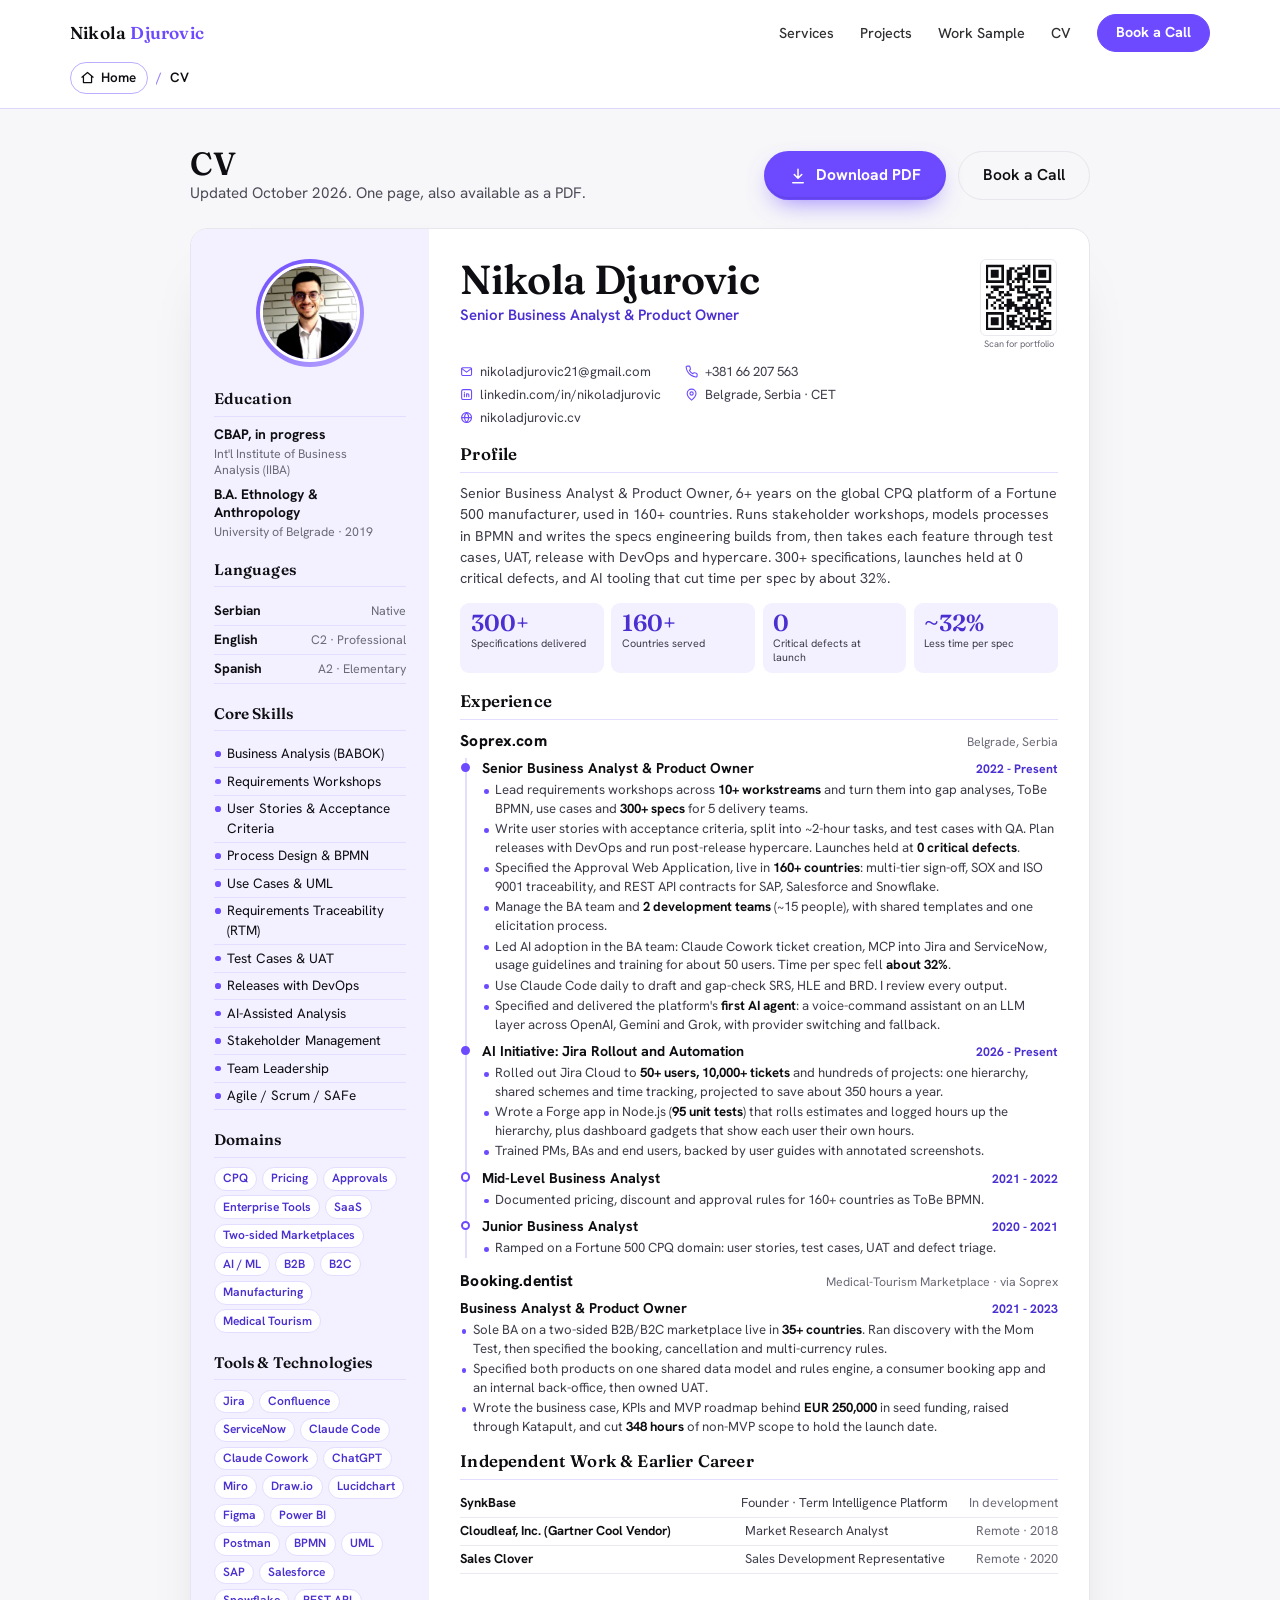
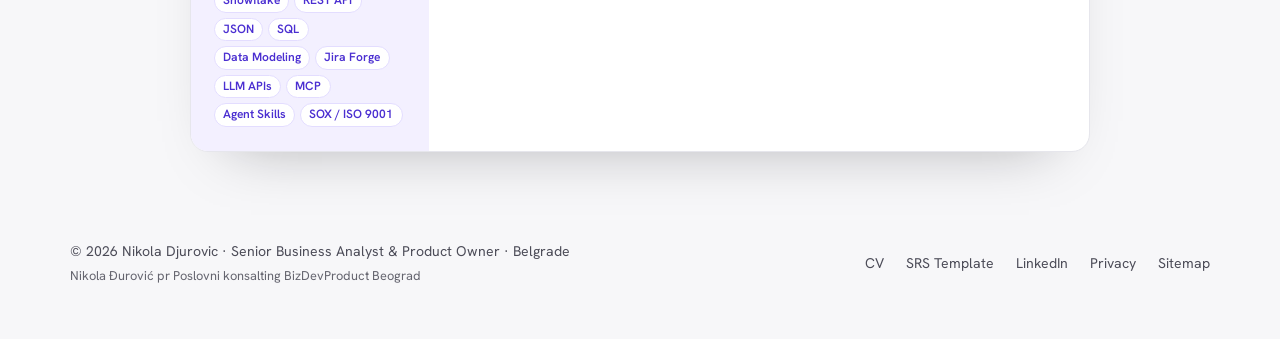
==== cv/index.html @ e2d2a13e "Toolkit: AI Adoption and Integration card at the top Full-width card with a short note on how AI get" ====
<!doctype html>
<html lang="en">
<head>
<meta charset="utf-8">
<meta name="viewport" content="width=device-width, initial-scale=1, viewport-fit=cover">
<title>CV | Nikola Djurovic, Senior Business Analyst &amp; Product Owner</title>
<meta name="description" content="CV of Nikola Djurovic, Senior Business Analyst &amp; Product Owner in Belgrade. 300+ specifications, 160+ countries, 0 critical defects at launch. Download as PDF.">
<link rel="canonical" href="https://nikoladjurovic.cv/cv/">
<meta name="theme-color" content="#ffffff">
<link rel="icon" href="/favicon.svg" type="image/svg+xml">
<link rel="icon" href="/favicon-32.png" sizes="32x32" type="image/png">
<link rel="apple-touch-icon" href="/apple-touch-icon.png">
<link rel="preload" href="/assets/fonts/fraunces-latin-wght-normal.woff2" as="font" type="font/woff2" crossorigin>
<link rel="preload" href="/assets/fonts/hanken-grotesk-latin-wght-normal.woff2" as="font" type="font/woff2" crossorigin>
<link rel="stylesheet" href="/assets/css/site.css?v=20261008i">
<link rel="stylesheet" href="/assets/css/cv.css?v=20261008i">
<script src="/assets/js/site.js?v=20261008i" defer></script>
<meta property="og:type" content="profile">
<meta property="og:title" content="CV | Nikola Djurovic, Senior Business Analyst &amp; Product Owner">
<meta property="og:description" content="6+ years on a Fortune 500 CPQ platform used in 160+ countries. 300+ specifications, 0 critical defects at launch.">
<meta property="og:url" content="https://nikoladjurovic.cv/cv/">
<meta property="og:image" content="https://nikoladjurovic.cv/assets/img/og-image.png">
<meta name="twitter:card" content="summary_large_image">
<script type="application/ld+json">
{"@context":"https://schema.org","@graph":[
 {"@type":"ProfilePage","@id":"https://nikoladjurovic.cv/cv/#page","url":"https://nikoladjurovic.cv/cv/","name":"CV of Nikola Djurovic","isPartOf":{"@id":"https://nikoladjurovic.cv/#website"},"mainEntity":{"@id":"https://nikoladjurovic.cv/#person"},"dateModified":"2026-10-08","associatedMedia":{"@type":"MediaObject","contentUrl":"https://nikoladjurovic.cv/files/Nikola_Djurovic_Senior_BA_CV.pdf","encodingFormat":"application/pdf","name":"Nikola Djurovic CV (PDF)"}},
 {"@type":"BreadcrumbList","itemListElement":[{"@type":"ListItem","position":1,"name":"Home","item":"https://nikoladjurovic.cv/"},{"@type":"ListItem","position":2,"name":"CV","item":"https://nikoladjurovic.cv/cv/"}]}
]}
</script>
</head>
<body>
<a class="skip-link" href="#main">Skip to Content</a>
<header class="site-header">
  <div class="header-inner">
    <a class="brand" href="/" aria-label="Nikola Djurovic, home">Nikola <b>Djurovic</b></a>
    <button class="nav-toggle" type="button" aria-expanded="false" aria-controls="site-nav" aria-label="Open menu">
      <svg viewBox="0 0 24 24" fill="none" stroke="currentColor" stroke-width="2" stroke-linecap="round" aria-hidden="true"><path d="M4 7h16M4 12h16M4 17h16"/></svg>
    </button>
    <nav id="site-nav" class="site-nav" aria-label="Main">
      <ul class="nav-list">
        <li><a href="/#services">Services</a></li>
        <li><a href="/#work">Projects</a></li>
        <li><a href="/work/order-risk-hold/">Work Sample</a></li>
        <li><a href="/cv/" aria-current="page">CV</a></li>
        <li><a class="btn btn-sm" href="mailto:nikoladjurovic21@gmail.com?subject=Intro%20call" data-book>Book a Call</a></li>
      </ul>
    </nav>
  </div>
</header>
<main id="main" class="cv-wrap">
  <div class="cv-toolbar">
    <div><nav class="crumbs" aria-label="Breadcrumb"><ol><li><a href="/">Home</a></li><li aria-current="page">CV</li></ol></nav><h1>CV</h1><p>Updated October 2026. One page, also available as a PDF.</p></div>
    <div class="btn-row">
      <a class="btn btn-primary" href="/files/Nikola_Djurovic_Senior_BA_CV.pdf" download><svg viewBox="0 0 24 24" fill="none" stroke="currentColor" stroke-width="2" stroke-linecap="round" stroke-linejoin="round" aria-hidden="true"><path d="M12 3v12M7 10l5 5 5-5M5 21h14"/></svg>Download PDF</a>
      <a class="btn btn-ghost" href="mailto:nikoladjurovic21@gmail.com?subject=Intro%20call" data-book>Book a Call</a>
    </div>
  </div>
<article class="cv" id="cv" aria-label="Curriculum vitae of Nikola Djurovic">
  <aside class="cv-side">
    <div class="cv-photo"><picture><source type="image/webp" srcset="/assets/img/cv-photo-240.webp"><img src="/assets/img/cv-photo-240.jpg" width="240" height="240" alt="Portrait of Nikola Djurovic"></picture></div>
    <section class="cv-edu"><h2>Education</h2><p>CBAP, in progress<span>Int'l Institute of Business Analysis (IIBA)</span></p><p>B.A. Ethnology &amp; Anthropology<span>University of Belgrade · 2019</span></p></section>
    <section class="cv-lang"><h2>Languages</h2><div><b>Serbian</b><span>Native</span></div><div><b>English</b><span>C2 · Professional</span></div><div><b>Spanish</b><span>A2 · Elementary</span></div></section>
    <section><h2>Core Skills</h2><ul class="cv-skills"><li>Business Analysis (BABOK)</li><li>Requirements Workshops</li><li>User Stories &amp; Acceptance Criteria</li><li>Process Design &amp; BPMN</li><li>Use Cases &amp; UML</li><li>Requirements Traceability (RTM)</li><li>Test Cases &amp; UAT</li><li>Releases with DevOps</li><li>AI-Assisted Analysis</li><li>Stakeholder Management</li><li>Team Leadership</li><li>Agile / Scrum / SAFe</li></ul></section>
    <section><h2>Domains</h2><ul class="cv-chips"><li>CPQ</li><li>Pricing</li><li>Approvals</li><li>Enterprise Tools</li><li>SaaS</li><li>Two-sided Marketplaces</li><li>AI / ML</li><li>B2B</li><li>B2C</li><li>Manufacturing</li><li>Medical Tourism</li></ul></section>
    <section><h2>Tools &amp; Technologies</h2><ul class="cv-chips"><li>Jira</li><li>Confluence</li><li>ServiceNow</li><li>Claude Code</li><li>Claude Cowork</li><li>ChatGPT</li><li>Miro</li><li>Draw.io</li><li>Lucidchart</li><li>Figma</li><li>Power BI</li><li>Postman</li><li>BPMN</li><li>UML</li><li>SAP</li><li>Salesforce</li><li>Snowflake</li><li>REST API</li><li>JSON</li><li>SQL</li><li>Data Modeling</li><li>Jira Forge</li><li>LLM APIs</li><li>MCP</li><li>Agent Skills</li><li>SOX / ISO 9001</li></ul></section>
  </aside>
  <div class="cv-main">
    <header class="cv-head">
      <div><p class="cv-name">Nikola Djurovic</p><p class="cv-sub">Senior Business Analyst &amp; Product Owner</p></div>
      <a class="cv-qr" href="https://nikoladjurovic.cv/"><svg viewBox="0 0 25 25" role="img" aria-label="QR code linking to nikoladjurovic.cv"><path fill="currentColor" d="M0,0H1V1H0zM1,0H2V1H1zM2,0H3V1H2zM3,0H4V1H3zM4,0H5V1H4zM5,0H6V1H5zM6,0H7V1H6zM14,0H15V1H14zM16,0H17V1H16zM18,0H19V1H18zM19,0H20V1H19zM20,0H21V1H20zM21,0H22V1H21zM22,0H23V1H22zM23,0H24V1H23zM24,0H25V1H24zM0,1H1V2H0zM6,1H7V2H6zM9,1H10V2H9zM10,1H11V2H10zM12,1H13V2H12zM13,1H14V2H13zM15,1H16V2H15zM16,1H17V2H16zM18,1H19V2H18zM24,1H25V2H24zM0,2H1V3H0zM2,2H3V3H2zM3,2H4V3H3zM4,2H5V3H4zM6,2H7V3H6zM8,2H9V3H8zM9,2H10V3H9zM11,2H12V3H11zM15,2H16V3H15zM16,2H17V3H16zM18,2H19V3H18zM20,2H21V3H20zM21,2H22V3H21zM22,2H23V3H22zM24,2H25V3H24zM0,3H1V4H0zM2,3H3V4H2zM3,3H4V4H3zM4,3H5V4H4zM6,3H7V4H6zM8,3H9V4H8zM9,3H10V4H9zM12,3H13V4H12zM13,3H14V4H13zM14,3H15V4H14zM15,3H16V4H15zM16,3H17V4H16zM18,3H19V4H18zM20,3H21V4H20zM21,3H22V4H21zM22,3H23V4H22zM24,3H25V4H24zM0,4H1V5H0zM2,4H3V5H2zM3,4H4V5H3zM4,4H5V5H4zM6,4H7V5H6zM8,4H9V5H8zM9,4H10V5H9zM12,4H13V5H12zM13,4H14V5H13zM16,4H17V5H16zM18,4H19V5H18zM20,4H21V5H20zM21,4H22V5H21zM22,4H23V5H22zM24,4H25V5H24zM0,5H1V6H0zM6,5H7V6H6zM8,5H9V6H8zM9,5H10V6H9zM11,5H12V6H11zM12,5H13V6H12zM13,5H14V6H13zM14,5H15V6H14zM15,5H16V6H15zM18,5H19V6H18zM24,5H25V6H24zM0,6H1V7H0zM1,6H2V7H1zM2,6H3V7H2zM3,6H4V7H3zM4,6H5V7H4zM5,6H6V7H5zM6,6H7V7H6zM8,6H9V7H8zM10,6H11V7H10zM12,6H13V7H12zM14,6H15V7H14zM16,6H17V7H16zM18,6H19V7H18zM19,6H20V7H19zM20,6H21V7H20zM21,6H22V7H21zM22,6H23V7H22zM23,6H24V7H23zM24,6H25V7H24zM8,7H9V8H8zM9,7H10V8H9zM14,7H15V8H14zM0,8H1V9H0zM2,8H3V9H2zM3,8H4V9H3zM4,8H5V9H4zM5,8H6V9H5zM6,8H7V9H6zM9,8H10V9H9zM11,8H12V9H11zM12,8H13V9H12zM13,8H14V9H13zM14,8H15V9H14zM18,8H19V9H18zM19,8H20V9H19zM20,8H21V9H20zM21,8H22V9H21zM22,8H23V9H22zM3,9H4V10H3zM4,9H5V10H4zM9,9H10V10H9zM10,9H11V10H10zM12,9H13V10H12zM14,9H15V10H14zM16,9H17V10H16zM19,9H20V10H19zM23,9H24V10H23zM2,10H3V11H2zM5,10H6V11H5zM6,10H7V11H6zM8,10H9V11H8zM12,10H13V11H12zM13,10H14V11H13zM14,10H15V11H14zM15,10H16V11H15zM20,10H21V11H20zM21,10H22V11H21zM23,10H24V11H23zM24,10H25V11H24zM0,11H1V12H0zM1,11H2V12H1zM5,11H6V12H5zM7,11H8V12H7zM8,11H9V12H8zM9,11H10V12H9zM15,11H16V12H15zM16,11H17V12H16zM17,11H18V12H17zM18,11H19V12H18zM19,11H20V12H19zM20,11H21V12H20zM24,11H25V12H24zM1,12H2V13H1zM2,12H3V13H2zM3,12H4V13H3zM6,12H7V13H6zM12,12H13V13H12zM13,12H14V13H13zM14,12H15V13H14zM15,12H16V13H15zM17,12H18V13H17zM18,12H19V13H18zM20,12H21V13H20zM22,12H23V13H22zM23,12H24V13H23zM24,12H25V13H24zM0,13H1V14H0zM4,13H5V14H4zM5,13H6V14H5zM8,13H9V14H8zM9,13H10V14H9zM12,13H13V14H12zM13,13H14V14H13zM16,13H17V14H16zM19,13H20V14H19zM21,13H22V14H21zM23,13H24V14H23zM0,14H1V15H0zM3,14H4V15H3zM6,14H7V15H6zM8,14H9V15H8zM9,14H10V15H9zM10,14H11V15H10zM15,14H16V15H15zM16,14H17V15H16zM19,14H20V15H19zM20,14H21V15H20zM21,14H22V15H21zM23,14H24V15H23zM24,14H25V15H24zM0,15H1V16H0zM2,15H3V16H2zM5,15H6V16H5zM7,15H8V16H7zM8,15H9V16H8zM9,15H10V16H9zM10,15H11V16H10zM11,15H12V16H11zM14,15H15V16H14zM15,15H16V16H15zM17,15H18V16H17zM19,15H20V16H19zM20,15H21V16H20zM24,15H25V16H24zM0,16H1V17H0zM3,16H4V17H3zM5,16H6V17H5zM6,16H7V17H6zM8,16H9V17H8zM9,16H10V17H9zM11,16H12V17H11zM12,16H13V17H12zM13,16H14V17H13zM14,16H15V17H14zM15,16H16V17H15zM16,16H17V17H16zM17,16H18V17H17zM18,16H19V17H18zM19,16H20V17H19zM20,16H21V17H20zM22,16H23V17H22zM8,17H9V18H8zM11,17H12V18H11zM12,17H13V18H12zM15,17H16V18H15zM16,17H17V18H16zM20,17H21V18H20zM21,17H22V18H21zM0,18H1V19H0zM1,18H2V19H1zM2,18H3V19H2zM3,18H4V19H3zM4,18H5V19H4zM5,18H6V19H5zM6,18H7V19H6zM12,18H13V19H12zM13,18H14V19H13zM16,18H17V19H16zM18,18H19V19H18zM20,18H21V19H20zM22,18H23V19H22zM23,18H24V19H23zM24,18H25V19H24zM0,19H1V20H0zM6,19H7V20H6zM8,19H9V20H8zM9,19H10V20H9zM10,19H11V20H10zM11,19H12V20H11zM14,19H15V20H14zM16,19H17V20H16zM20,19H21V20H20zM21,19H22V20H21zM0,20H1V21H0zM2,20H3V21H2zM3,20H4V21H3zM4,20H5V21H4zM6,20H7V21H6zM8,20H9V21H8zM10,20H11V21H10zM13,20H14V21H13zM15,20H16V21H15zM16,20H17V21H16zM17,20H18V21H17zM18,20H19V21H18zM19,20H20V21H19zM20,20H21V21H20zM22,20H23V21H22zM0,21H1V22H0zM2,21H3V22H2zM3,21H4V22H3zM4,21H5V22H4zM6,21H7V22H6zM8,21H9V22H8zM9,21H10V22H9zM10,21H11V22H10zM11,21H12V22H11zM13,21H14V22H13zM15,21H16V22H15zM17,21H18V22H17zM18,21H19V22H18zM20,21H21V22H20zM21,21H22V22H21zM22,21H23V22H22zM23,21H24V22H23zM24,21H25V22H24zM0,22H1V23H0zM2,22H3V23H2zM3,22H4V23H3zM4,22H5V23H4zM6,22H7V23H6zM8,22H9V23H8zM9,22H10V23H9zM10,22H11V23H10zM13,22H14V23H13zM14,22H15V23H14zM16,22H17V23H16zM21,22H22V23H21zM22,22H23V23H22zM24,22H25V23H24zM0,23H1V24H0zM6,23H7V24H6zM9,23H10V24H9zM10,23H11V24H10zM11,23H12V24H11zM12,23H13V24H12zM15,23H16V24H15zM16,23H17V24H16zM17,23H18V24H17zM19,23H20V24H19zM20,23H21V24H20zM21,23H22V24H21zM24,23H25V24H24zM0,24H1V25H0zM1,24H2V25H1zM2,24H3V25H2zM3,24H4V25H3zM4,24H5V25H4zM5,24H6V25H5zM6,24H7V25H6zM8,24H9V25H8zM10,24H11V25H10zM12,24H13V25H12zM13,24H14V25H13zM14,24H15V25H14zM17,24H18V25H17zM19,24H20V25H19zM20,24H21V25H20zM21,24H22V25H21zM22,24H23V25H22zM23,24H24V25H23zM24,24H25V25H24z"/></svg><span>Scan for portfolio</span></a>
    </header>
    <ul class="cv-contact">
      <li><svg viewBox="0 0 24 24" fill="none" stroke="currentColor" stroke-width="2" stroke-linecap="round" stroke-linejoin="round" aria-hidden="true"><rect x="3" y="5" width="18" height="14" rx="2"/><path d="m3.5 6.5 8.5 6.5 8.5-6.5"/></svg><a href="mailto:nikoladjurovic21@gmail.com">nikoladjurovic21@gmail.com</a></li>
      <li><svg viewBox="0 0 24 24" fill="none" stroke="currentColor" stroke-width="2" stroke-linecap="round" stroke-linejoin="round" aria-hidden="true"><path d="M22 16.9v3a2 2 0 0 1-2.2 2 19.8 19.8 0 0 1-8.6-3.1 19.5 19.5 0 0 1-6-6A19.8 19.8 0 0 1 2.1 4.2 2 2 0 0 1 4.1 2h3a2 2 0 0 1 2 1.7c.1.9.4 1.9.7 2.8a2 2 0 0 1-.5 2.1L8.1 9.9a16 16 0 0 0 6 6l1.3-1.3a2 2 0 0 1 2.1-.4c.9.3 1.9.6 2.8.7a2 2 0 0 1 1.7 2z"/></svg><a href="tel:+38166207563">+381&nbsp;66&nbsp;207&nbsp;563</a></li>
      <li><svg viewBox="0 0 24 24" fill="none" stroke="currentColor" stroke-width="2" stroke-linecap="round" stroke-linejoin="round" aria-hidden="true"><rect x="3" y="3" width="18" height="18" rx="3"/><path d="M8 10.5V16M8 7.8v.1M12 16v-3.2c0-1.3.9-2.3 2.1-2.3s2 1 2 2.3V16M12 10.5V16"/></svg><a href="https://www.linkedin.com/in/nikoladjurovic">linkedin.com/in/nikoladjurovic</a></li>
      <li><svg viewBox="0 0 24 24" fill="none" stroke="currentColor" stroke-width="2" stroke-linecap="round" stroke-linejoin="round" aria-hidden="true"><path d="M20 10c0 6-8 12-8 12s-8-6-8-12a8 8 0 0 1 16 0Z"/><circle cx="12" cy="10" r="3"/></svg><span>Belgrade, Serbia · CET</span></li>
      <li><svg viewBox="0 0 24 24" fill="none" stroke="currentColor" stroke-width="2" stroke-linecap="round" stroke-linejoin="round" aria-hidden="true"><circle cx="12" cy="12" r="9"/><path d="M3 12h18M12 3c2.5 2.6 3.8 5.6 3.8 9s-1.3 6.4-3.8 9c-2.5-2.6-3.8-5.6-3.8-9S9.5 5.6 12 3z"/></svg><a href="https://nikoladjurovic.cv/">nikoladjurovic.cv</a></li>
    </ul>
    <section><h2>Profile</h2><p class="cv-profile">Senior Business Analyst &amp; Product Owner, 6+ years on the global CPQ platform of a Fortune 500 manufacturer, used in 160+ countries. Runs stakeholder workshops, models processes in BPMN and writes the specs engineering builds from, then takes each feature through test cases, UAT, release with DevOps and hypercare. 300+ specifications, launches held at 0 critical defects, and AI tooling that cut time per spec by about 32%.</p></section>
    <div class="cv-stats"><div><b>300+</b><span>Specifications delivered</span></div><div><b>160+</b><span>Countries served</span></div><div><b>0</b><span>Critical defects at launch</span></div><div><b>~32%</b><span>Less time per spec</span></div></div>
    <section><h2>Experience</h2>
      <div class="cv-co"><h3>Soprex.com</h3><span>Belgrade, Serbia</span></div>
      <div class="cv-roles"><div class="cv-role now"><div class="cv-rt"><h4>Senior Business Analyst &amp; Product Owner</h4><time>2022 - Present</time></div><ul><li>Lead requirements workshops across <strong>10+ workstreams</strong> and turn them into gap analyses, ToBe BPMN, use cases and <strong>300+ specs</strong> for 5 delivery teams.</li><li>Write user stories with acceptance criteria, split into ~2-hour tasks, and test cases with QA. Plan releases with DevOps and run post-release hypercare. Launches held at <strong>0 critical defects</strong>.</li><li>Specified the Approval Web Application, live in <strong>160+ countries</strong>: multi-tier sign-off, SOX and ISO 9001 traceability, and REST API contracts for SAP, Salesforce and Snowflake.</li><li>Manage the BA team and <strong>2 development teams</strong> (~15 people), with shared templates and one elicitation process.</li><li>Led AI adoption in the BA team: Claude Cowork ticket creation, MCP into Jira and ServiceNow, usage guidelines and training for about 50 users. Time per spec fell <strong>about 32%</strong>.</li><li>Use Claude Code daily to draft and gap-check SRS, HLE and BRD. I review every output.</li><li>Specified and delivered the platform's <strong>first AI agent</strong>: a voice-command assistant on an LLM layer across OpenAI, Gemini and Grok, with provider switching and fallback.</li></ul></div><div class="cv-role now"><div class="cv-rt"><h4>AI Initiative: Jira Rollout and Automation</h4><time>2026 - Present</time></div><ul><li>Rolled out Jira Cloud to <strong>50+ users, 10,000+ tickets</strong> and hundreds of projects: one hierarchy, shared schemes and time tracking, projected to save about 350 hours a year.</li><li>Wrote a Forge app in Node.js (<strong>95 unit tests</strong>) that rolls estimates and logged hours up the hierarchy, plus dashboard gadgets that show each user their own hours.</li><li>Trained PMs, BAs and end users, backed by user guides with annotated screenshots.</li></ul></div><div class="cv-role"><div class="cv-rt"><h4>Mid-Level Business Analyst</h4><time>2021 - 2022</time></div><ul><li>Documented pricing, discount and approval rules for 160+ countries as ToBe BPMN.</li></ul></div><div class="cv-role"><div class="cv-rt"><h4>Junior Business Analyst</h4><time>2020 - 2021</time></div><ul><li>Ramped on a Fortune 500 CPQ domain: user stories, test cases, UAT and defect triage.</li></ul></div></div>
      <div class="cv-co"><h3>Booking.dentist</h3><span>Medical-Tourism Marketplace · via Soprex</span></div>
      <div class="cv-roles flat"><div class="cv-role"><div class="cv-rt"><h4>Business Analyst &amp; Product Owner</h4><time>2021 - 2023</time></div><ul><li>Sole BA on a two-sided B2B/B2C marketplace live in <strong>35+ countries</strong>. Ran discovery with the Mom Test, then specified the booking, cancellation and multi-currency rules.</li><li>Specified both products on one shared data model and rules engine, a consumer booking app and an internal back-office, then owned UAT.</li><li>Wrote the business case, KPIs and MVP roadmap behind <strong>EUR 250,000</strong> in seed funding, raised through Katapult, and cut <strong>348 hours</strong> of non-MVP scope to hold the launch date.</li></ul></div></div>
    </section>
    <section><h2>Independent Work &amp; Earlier Career</h2><div class="cv-early">
      <div><b>SynkBase</b><span>Founder · Term Intelligence Platform</span><time>In development</time></div>
      <div><b>Cloudleaf, Inc. (Gartner Cool Vendor)</b><span>Market Research Analyst</span><time>Remote · 2018</time></div>
      <div><b>Sales Clover</b><span>Sales Development Representative</span><time>Remote · 2020</time></div>
    </div></section>
  </div>
</article>
</main>
<footer class="site-footer">
  <div>
    <p>© <span id="year">2026</span> Nikola Djurovic · Senior Business Analyst &amp; Product Owner · Belgrade</p>
    <p class="biz">Nikola Đurović pr Poslovni konsalting BizDevProduct Beograd</p>
  </div>
  <nav aria-label="Footer">
    <ul>
      <li><a href="/cv/">CV</a></li>
      <li><a href="/resources/srs-template/">SRS Template</a></li>
      <li><a href="https://www.linkedin.com/in/nikoladjurovic" rel="me noopener" target="_blank">LinkedIn</a></li>
      <li><a href="/privacy/">Privacy</a></li>
      <li><a href="/sitemap/">Sitemap</a></li>
    </ul>
  </nav>
</footer>
</body>
</html>
---- assets/css/site.css ----
/* nikoladjurovic.cv · site styles */
@font-face{font-family:"Fraunces";font-style:normal;font-weight:100 900;font-display:swap;src:url(../fonts/fraunces-latin-wght-normal.woff2) format("woff2");unicode-range:U+0000-00FF,U+0131,U+0152-0153,U+02BB-02BC,U+02C6,U+02DA,U+02DC,U+0304,U+0308,U+0329,U+2000-206F,U+20AC,U+2122,U+2191,U+2193,U+2212,U+2215,U+FEFF,U+FFFD}
@font-face{font-family:"Fraunces";font-style:normal;font-weight:100 900;font-display:swap;src:url(../fonts/fraunces-latin-ext-wght-normal.woff2) format("woff2");unicode-range:U+0100-02BA,U+02BD-02C5,U+02C7-02CC,U+02CE-02D7,U+02DD-02FF,U+0304,U+0308,U+0329,U+1D00-1DBF,U+1E00-1E9F,U+1EF2-1EFF,U+2020,U+20A0-20AB,U+20AD-20C0,U+2113,U+2C60-2C7F,U+A720-A7FF}
@font-face{font-family:"Fraunces";font-style:italic;font-weight:100 900;font-display:swap;src:url(../fonts/fraunces-latin-wght-italic.woff2) format("woff2");unicode-range:U+0000-00FF,U+0131,U+0152-0153,U+02BB-02BC,U+02C6,U+02DA,U+02DC,U+0304,U+0308,U+0329,U+2000-206F,U+20AC,U+2122,U+2191,U+2193,U+2212,U+2215,U+FEFF,U+FFFD}
@font-face{font-family:"Hanken Grotesk";font-style:normal;font-weight:100 900;font-display:swap;src:url(../fonts/hanken-grotesk-latin-wght-normal.woff2) format("woff2");unicode-range:U+0000-00FF,U+0131,U+0152-0153,U+02BB-02BC,U+02C6,U+02DA,U+02DC,U+0304,U+0308,U+0329,U+2000-206F,U+20AC,U+2122,U+2191,U+2193,U+2212,U+2215,U+FEFF,U+FFFD}
@font-face{font-family:"Hanken Grotesk";font-style:normal;font-weight:100 900;font-display:swap;src:url(../fonts/hanken-grotesk-latin-ext-wght-normal.woff2) format("woff2");unicode-range:U+0100-02BA,U+02BD-02C5,U+02C7-02CC,U+02CE-02D7,U+02DD-02FF,U+0304,U+0308,U+0329,U+1D00-1DBF,U+1E00-1E9F,U+1EF2-1EFF,U+2020,U+20A0-20AB,U+20AD-20C0,U+2113,U+2C60-2C7F,U+A720-A7FF}

:root{
  --forest:#0e0e12;
  --accent-rgb:109 74 255;
  --moss-rgb:109 74 255;
  --deep-rgb:255 255 255;
  --stats-bg:#f7f7f9;
  --tint:#efebff;
  --surface:#ffffff;
  --surface-2:#f3f2f8;
  --on-surface:#0e0e12;
  --on-surface-rgb:14 14 18;
  --glow:rgb(109 74 255 / .10);
  --glow-2:rgb(109 74 255 / .06);
  --cta:#6d4aff;
  --cta-hover:#8266ff;
  --cta-ink:#ffffff;
  --cta-rgb:109 74 255;
  --forest-2:#000000;
  --moss:#6d4aff;
  --moss-ink:#5a38e6;
  --mint:#6d4aff;
  --mint-soft:#3b3b46;
  --paper:#f7f7f9;
  --paper-2:#eeeef2;
  --card:#ffffff;
  --ink:#0e0e12;
  --ink-soft:#4c4c58;
  --line:#e6e6ec;
  --focus:#f2b84b;
  --maxw:1140px;
  --gutter:clamp(16px,5vw,64px);
  --serif:"Fraunces",Georgia,"Times New Roman",serif;
  --sans:"Hanken Grotesk",system-ui,-apple-system,"Segoe UI",Roboto,sans-serif;
  --mono:ui-monospace,"SFMono-Regular",Menlo,Consolas,monospace;
  --radius:16px;
  color-scheme:light;
}

*,*::before,*::after{box-sizing:border-box}
*{margin:0;padding:0}
html{-webkit-text-size-adjust:100%;text-size-adjust:100%;scroll-behavior:smooth;scroll-padding-top:84px}
@media (pointer:fine){html{overscroll-behavior:none}}
body{font-family:var(--sans);font-size:1.0625rem;background:var(--paper);color:var(--ink);line-height:1.6;-webkit-font-smoothing:antialiased;overflow-x:hidden;touch-action:manipulation;-webkit-tap-highlight-color:rgb(var(--moss-rgb) / .18)}
img,svg{display:block;max-width:100%;height:auto}
a{color:inherit}
ul,ol{list-style:none}
h1,h2,h3{text-wrap:balance}
p{text-wrap:pretty}
::selection{background:var(--mint);color:var(--forest-2)}
:focus-visible{outline:3px solid var(--focus);outline-offset:3px;border-radius:6px}
[id]{scroll-margin-top:84px}
.num{font-variant-numeric:tabular-nums}
.sr-only{position:absolute;width:1px;height:1px;padding:0;margin:-1px;overflow:hidden;clip:rect(0 0 0 0);white-space:nowrap;border:0}

.skip-link{position:absolute;left:12px;top:-60px;z-index:200;background:var(--mint);color:var(--forest-2);font-weight:700;padding:10px 16px;border-radius:10px;text-decoration:none;transition:top .2s ease}
.skip-link:focus{top:12px}

/* ---------- header ---------- */
.site-header{position:fixed;inset:0 0 auto 0;z-index:100;padding:14px var(--gutter);padding-top:max(14px,env(safe-area-inset-top));background:rgb(var(--deep-rgb) / 0);transition:background-color .3s ease,box-shadow .3s ease}
.site-header.is-solid,.site-header.is-open{background:rgb(var(--deep-rgb) / .97);box-shadow:0 1px 0 rgb(var(--accent-rgb) / .18)}
@supports (backdrop-filter:blur(8px)){.site-header.is-solid{background:rgb(var(--deep-rgb) / .9);backdrop-filter:blur(10px)}}
.header-inner{max-width:var(--maxw);margin:0 auto;display:flex;align-items:center;justify-content:space-between;gap:20px}
.brand{font-family:var(--serif);font-weight:600;font-size:1.08rem;color:var(--on-surface);text-decoration:none;letter-spacing:.2px;white-space:nowrap}
.brand b{color:var(--mint);font-weight:600}
.nav-list{display:flex;align-items:center;gap:26px}
.nav-list a{color:rgb(var(--on-surface-rgb) / .86);text-decoration:none;font-size:.9rem;font-weight:500;padding:6px 0;position:relative;transition:color .2s ease}
.nav-list a:not(.btn)::after{content:"";position:absolute;left:0;bottom:0;height:2px;width:100%;background:var(--mint);transform:scaleX(0);transform-origin:left;transition:transform .25s ease}
.nav-list a:not(.btn):hover{color:var(--on-surface)}
.nav-list a:not(.btn):hover::after{transform:scaleX(1)}
.nav-toggle{display:none;background:none;border:1px solid rgb(var(--on-surface-rgb) / .35);color:var(--on-surface);border-radius:10px;width:44px;height:44px;cursor:pointer;align-items:center;justify-content:center}
.nav-toggle:hover{border-color:var(--mint)}
.nav-toggle svg{width:22px;height:22px}
@media (max-width:900px){
  .nav-toggle{display:inline-flex}
  .site-nav{position:absolute;top:100%;left:0;right:0;background:rgb(var(--deep-rgb) / .98);padding:8px var(--gutter) 22px;display:none;border-bottom:1px solid rgb(var(--accent-rgb) / .2)}
  .site-header.is-open .site-nav{display:block}
  .nav-list{flex-direction:column;align-items:stretch;gap:0}
  .nav-list a{display:block;padding:13px 0;font-size:1rem;border-bottom:1px solid rgb(var(--on-surface-rgb) / .08)}
  .nav-list a.btn{margin-top:16px;border-bottom:none;justify-content:center}
  .nav-list a:not(.btn)::after{display:none}
}

/* ---------- buttons ---------- */
.btn{display:inline-flex;align-items:center;gap:9px;font:600 .98rem/1.2 var(--sans);padding:14px 24px;border-radius:999px;border:1px solid transparent;text-decoration:none;cursor:pointer;transition:background-color .2s ease,color .2s ease,border-color .2s ease,transform .2s ease,box-shadow .2s ease;min-height:48px}
.btn svg{width:18px;height:18px;flex:none}
.btn-primary{background:var(--cta);color:var(--cta-ink);font-weight:700;box-shadow:0 10px 26px -10px rgb(var(--cta-rgb) / .75),inset 0 -2px 0 rgb(0 0 0 / .08)}
.btn-primary:hover{background:var(--cta-hover);box-shadow:0 14px 32px -10px rgb(var(--cta-rgb) / .9),inset 0 -2px 0 rgb(0 0 0 / .08)}
.btn-ghost{border-color:rgb(var(--on-surface-rgb) / .45);color:var(--on-surface);background:transparent}
.btn-ghost:hover{border-color:var(--mint);color:var(--mint)}
.btn-dark{background:var(--cta);color:var(--cta-ink);font-weight:700;box-shadow:0 10px 26px -12px rgb(var(--cta-rgb) / .8)}
.btn-dark:hover{background:var(--cta-hover)}
.btn-line{border-color:var(--forest);color:var(--forest);background:transparent}
.btn-line:hover{background:var(--forest);color:#fff}
.btn-sm{padding:8px 16px;font-size:.86rem;min-height:38px}
.nav-list a.btn-sm{border:1px solid var(--cta);background:var(--cta);color:var(--cta-ink);font-weight:700;padding:8px 18px}
.nav-list a.btn-sm:hover{background:var(--cta-hover);border-color:var(--cta-hover);color:var(--cta-ink)}
@media (hover:hover){.btn:hover{transform:translateY(-2px)}}
.btn-row{display:flex;flex-wrap:wrap;gap:12px}
.file-meta{font-weight:500;opacity:.75;font-size:.82em}

/* ---------- hero ---------- */
.hero{position:relative;color:var(--on-surface);padding:140px var(--gutter) 48px;background:radial-gradient(1100px 560px at 85% -10%,var(--glow),transparent 60%),radial-gradient(760px 480px at 0% 110%,var(--glow-2),transparent 55%),linear-gradient(160deg,var(--surface) 0%,var(--surface-2) 100%)}
.hero::before{content:"";position:absolute;inset:0;background-image:radial-gradient(rgb(var(--on-surface-rgb) / .05) 1px,transparent 1px);background-size:22px 22px;pointer-events:none}
.hero-grid{position:relative;max-width:var(--maxw);margin:0 auto;display:grid;grid-template-columns:minmax(0,1.55fr) minmax(0,.85fr);gap:48px;align-items:center;padding-bottom:64px}
.eyebrow{display:flex;flex-wrap:wrap;align-items:center;gap:8px 10px;font-size:.76rem;font-weight:700;letter-spacing:.16em;text-transform:uppercase;color:var(--mint);margin-bottom:22px}
.eyebrow span:not(:last-child)::after{content:"·";margin-left:10px;color:rgb(var(--accent-rgb) / .6)}
.hero h1{font-family:var(--serif);font-weight:600;line-height:1.02;letter-spacing:-.02em;font-size:clamp(2.6rem,6.4vw,4.7rem);margin-bottom:22px}
.hero h1 .h1-role{display:block;font-family:var(--sans);font-weight:500;font-size:clamp(1rem,1.9vw,1.24rem);letter-spacing:.01em;line-height:1.4;color:var(--mint-soft);margin-top:14px}
.lede{font-size:clamp(1.02rem,1.5vw,1.14rem);color:rgb(var(--on-surface-rgb) / .88);max-width:56ch;margin-bottom:26px}
.lede strong{color:var(--on-surface);font-weight:600}
.availability{display:inline-flex;align-items:center;gap:10px;font-size:.9rem;font-weight:600;color:var(--on-surface);background:rgb(var(--on-surface-rgb) / .07);border:1px solid rgb(var(--accent-rgb) / .3);padding:8px 14px;border-radius:999px;margin-bottom:28px}
.pulse{width:9px;height:9px;border-radius:50%;background:var(--mint);box-shadow:0 0 0 0 rgb(var(--accent-rgb) / .6);animation:pulse 2.4s ease-out 3}
@keyframes pulse{0%{box-shadow:0 0 0 0 rgb(var(--accent-rgb) / .55)}80%,100%{box-shadow:0 0 0 10px rgb(var(--accent-rgb) / 0)}}
.hero-photo{justify-self:center;position:relative}
.photo-ring{width:clamp(210px,25vw,300px);aspect-ratio:1;border-radius:50%;padding:7px;background:conic-gradient(from 140deg,var(--mint),var(--moss),var(--mint-soft),var(--mint));box-shadow:0 30px 60px -20px rgba(0,0,0,.6)}
.photo-ring img{width:100%;height:100%;border-radius:50%;object-fit:cover;border:4px solid var(--surface-2)}
.photo-badge{position:absolute;bottom:6px;left:-14px;background:var(--card);color:var(--forest);border-radius:14px;padding:10px 15px;font-size:.82rem;font-weight:700;line-height:1.25;box-shadow:0 14px 30px -12px rgba(0,0,0,.5)}
.photo-badge small{display:block;font-weight:500;color:var(--ink-soft);font-size:.72rem}
@media (max-width:860px){
  .hero{padding-top:118px}
  .hero-grid{grid-template-columns:1fr;gap:34px}
  .hero-photo{order:-1;justify-self:start}
  .photo-ring{width:150px}
  .photo-badge{left:auto;right:-150px;bottom:40px}
}
@media (max-width:420px){.photo-badge{display:none}}

.stats{position:relative;max-width:var(--maxw);margin:0 auto;display:grid;grid-template-columns:repeat(4,minmax(0,1fr));background:var(--stats-bg);border:1px solid rgb(var(--accent-rgb) / .3);border-radius:18px;overflow:hidden}
.stat{padding:24px 22px;border-right:1px solid rgb(var(--accent-rgb) / .16)}
.stat:last-child{border-right:none}
.stat dt{font-size:.74rem;letter-spacing:.1em;text-transform:uppercase;color:rgb(var(--on-surface-rgb) / .76);margin-top:4px;order:2}
.stat dd{font-family:var(--serif);font-size:clamp(1.8rem,3.4vw,2.6rem);font-weight:600;color:var(--mint);line-height:1.1;font-variant-numeric:tabular-nums;order:1}
.stat{display:flex;flex-direction:column}
@media (max-width:760px){
  .stats{grid-template-columns:repeat(2,minmax(0,1fr))}
  .stat:nth-child(2){border-right:none}
  .stat:nth-child(-n+2){border-bottom:1px solid rgb(var(--accent-rgb) / .16)}
}

/* ---------- sections ---------- */
main{display:block}
.section{max-width:calc(var(--maxw) + 2*var(--gutter));margin:0 auto;padding:clamp(76px,10vw,128px) var(--gutter) 0}
.section-head{max-width:68ch;margin-bottom:44px}
.kicker{display:flex;align-items:center;gap:12px;font-size:.76rem;font-weight:700;letter-spacing:.16em;text-transform:uppercase;color:var(--moss-ink);margin-bottom:14px}
.kicker::before{content:"";width:28px;height:2px;background:var(--moss)}
h2.h2{font-family:var(--serif);font-weight:600;font-size:clamp(1.9rem,4vw,2.8rem);line-height:1.1;letter-spacing:-.01em;margin-bottom:16px}
.intro{font-size:1.08rem;color:var(--ink-soft)}

.clients{max-width:calc(var(--maxw) + 2*var(--gutter));margin:0 auto;padding:48px var(--gutter) 0;display:flex;flex-wrap:wrap;align-items:baseline;gap:10px 28px}
.clients p{font-size:.78rem;font-weight:700;letter-spacing:.14em;text-transform:uppercase;color:var(--ink-soft)}
.clients ul{display:flex;flex-wrap:wrap;gap:8px 28px}
.clients li{font-family:var(--serif);font-size:1.25rem;font-weight:600;color:var(--forest)}
.clients li small{font-family:var(--sans);font-size:.8rem;font-weight:500;color:var(--ink-soft);margin-left:6px}

/* cards */
.grid-3{display:grid;grid-template-columns:repeat(3,minmax(0,1fr));gap:20px}
.grid-2{display:grid;grid-template-columns:repeat(2,minmax(0,1fr));gap:20px}
@media (max-width:960px){.grid-3{grid-template-columns:repeat(2,minmax(0,1fr))}}
@media (max-width:680px){.grid-3,.grid-2{grid-template-columns:1fr}}
.card{background:var(--card);border:1px solid var(--line);border-radius:var(--radius);padding:26px;display:flex;flex-direction:column;min-width:0}
.card h3{font-family:var(--serif);font-size:1.22rem;font-weight:600;line-height:1.25;margin-bottom:10px;color:var(--ink)}
.card p{color:var(--ink-soft);font-size:.98rem}
.req-id{font-family:var(--mono);font-size:.74rem;font-weight:600;letter-spacing:.06em;color:var(--moss-ink);background:var(--paper);border:1px solid var(--line);border-radius:6px;padding:3px 8px;align-self:flex-start;margin-bottom:16px}
.deliverables{margin-top:auto;padding-top:18px;display:flex;flex-wrap:wrap;gap:6px}
.deliverables li,.chip{font-size:.78rem;font-weight:600;color:var(--forest);background:var(--paper);border:1px solid var(--line);padding:4px 10px;border-radius:999px}

/* engagement */
.engage .card{border-top:4px solid var(--moss)}
.engage .label{font-family:var(--mono);font-size:.76rem;color:var(--moss-ink);margin-bottom:10px;font-weight:600}
.engage .fit{margin-top:auto;padding-top:16px;border-top:1px dashed var(--line);font-size:.92rem;color:var(--ink)}
.engage .fit strong{color:var(--moss-ink)}
.note{margin-top:22px;color:var(--ink-soft);font-size:.98rem}

/* process */
.process{display:grid;grid-template-columns:repeat(6,minmax(0,1fr));gap:18px;counter-reset:step;position:relative}
.process::before{content:"";position:absolute;left:24px;right:24px;top:23px;height:2px;background:linear-gradient(90deg,var(--moss),var(--mint));opacity:.5}
.step{position:relative;min-width:0}
.step-num{width:48px;height:48px;border-radius:50%;background:var(--moss);color:var(--mint);font-family:var(--serif);font-weight:600;font-size:1.1rem;display:flex;align-items:center;justify-content:center;border:4px solid var(--paper);position:relative;margin-bottom:14px}
.step h3{font-size:1.02rem;font-weight:700;margin-bottom:6px}
.step p{font-size:.94rem;color:var(--ink-soft)}
@media (max-width:960px){
  .process{grid-template-columns:1fr;gap:0}
  .process::before{left:23px;right:auto;top:24px;bottom:24px;width:2px;height:auto;background:linear-gradient(180deg,var(--moss),var(--mint))}
  .step{display:grid;grid-template-columns:48px 1fr;column-gap:18px;padding-bottom:22px}
  .step-num{grid-row:span 2;margin-bottom:0}
}

/* work sample band */
.band{margin-top:clamp(76px,10vw,128px);background:linear-gradient(150deg,var(--surface),var(--surface-2));color:var(--on-surface);position:relative;overflow:hidden}
.band::before{content:"";position:absolute;inset:0;background-image:linear-gradient(rgb(var(--accent-rgb) / .06) 1px,transparent 1px),linear-gradient(90deg,rgb(var(--accent-rgb) / .06) 1px,transparent 1px);background-size:32px 32px;pointer-events:none}
.band-inner{position:relative;max-width:calc(var(--maxw) + 2*var(--gutter));margin:0 auto;padding:clamp(64px,8vw,104px) var(--gutter)}
.band .kicker{color:var(--mint)}
.band .kicker::before{background:var(--mint)}
.band h2.h2{color:var(--on-surface)}
.band .intro{color:rgb(var(--on-surface-rgb) / .84)}
.sample-grid{display:grid;grid-template-columns:minmax(0,1fr) minmax(0,1.1fr);gap:48px;align-items:center}
.sample-facts{margin:22px 0 28px;display:grid;grid-template-columns:repeat(2,minmax(0,1fr));gap:10px}
.sample-facts li{background:rgb(var(--on-surface-rgb) / .06);border:1px solid rgb(var(--accent-rgb) / .2);border-radius:12px;padding:12px 14px;font-size:.92rem;color:rgb(var(--on-surface-rgb) / .86)}
.sample-facts b{display:block;font-family:var(--serif);font-size:1.4rem;color:var(--mint);font-weight:600;line-height:1.1}
.doc-frame{background:#fff;border-radius:12px;padding:10px;box-shadow:0 30px 70px -30px rgba(0,0,0,.7);transform:rotate(.8deg)}
.doc-frame img{border-radius:6px;width:100%}
.figure-strip{margin-top:44px;display:grid;grid-template-columns:repeat(3,minmax(0,1fr));gap:18px}
.fig-link{display:block;text-decoration:none;background:rgb(var(--on-surface-rgb) / .05);border:1px solid rgb(var(--accent-rgb) / .2);border-radius:14px;padding:10px;transition:border-color .2s ease,background-color .2s ease}
.fig-link:hover{border-color:var(--mint);background:rgb(var(--on-surface-rgb) / .09)}
.fig-link img{border-radius:8px;background:#fff;aspect-ratio:16/10;object-fit:cover;object-position:top;width:100%}
.fig-link span{display:block;font-size:.88rem;padding:10px 4px 2px;color:rgb(var(--on-surface-rgb) / .88)}
.fig-link span b{font-family:var(--mono);font-size:.74rem;color:var(--mint);margin-right:6px}
@media (max-width:860px){.sample-grid{grid-template-columns:1fr}.figure-strip{grid-template-columns:1fr}.doc-frame{transform:none}}

/* selected work */
.work .card{position:relative}
.work .meta{font-size:.8rem;font-weight:600;letter-spacing:.04em;color:var(--moss-ink);margin-bottom:8px;text-transform:uppercase}
.work .card p strong{color:var(--ink);font-weight:700}
.work .card .deliverables{padding-top:16px}

/* testimonials */
.quote-card{background:var(--card);border:1px solid var(--line);border-radius:var(--radius);padding:34px 32px 28px;display:flex;flex-direction:column;position:relative}
.quote-card::before{content:"\201C";position:absolute;top:8px;right:24px;font-family:var(--serif);font-size:5rem;line-height:1;color:var(--mint)}
.quote-card blockquote{font-family:var(--serif);font-style:italic;font-size:1.14rem;line-height:1.55;color:var(--ink);margin-bottom:24px}
.quote-card figcaption{margin-top:auto;display:flex;align-items:center;gap:14px;border-top:1px solid var(--line);padding-top:18px}
.avatar{width:46px;height:46px;border-radius:50%;flex:none;background:linear-gradient(135deg,var(--moss),var(--mint));color:#fff;font-family:var(--serif);font-weight:600;display:flex;align-items:center;justify-content:center}
.who b{display:block;font-size:.98rem}
.who span{font-size:.86rem;color:var(--ink-soft)}

/* about */
.about-grid{display:grid;grid-template-columns:minmax(0,1.1fr) minmax(0,.9fr);gap:52px;align-items:start}
.about-copy p{color:var(--ink-soft);margin-bottom:16px}
.about-copy p:first-child{font-family:var(--serif);font-size:1.32rem;line-height:1.5;color:var(--ink)}
.facts{margin-top:26px;display:grid;grid-template-columns:auto 1fr;gap:10px 18px;font-size:.95rem}
.facts dt{color:var(--ink-soft)}
.facts dd{font-weight:600}
.timeline{border-left:2px solid var(--line);padding-left:24px}
.timeline li{position:relative;padding-bottom:22px}
.timeline li::before{content:"";position:absolute;left:-31px;top:6px;width:12px;height:12px;border-radius:50%;background:var(--paper);border:2px solid var(--moss)}
.timeline li.now::before{background:var(--moss)}
.timeline time{font-family:var(--mono);font-size:.78rem;color:var(--moss-ink);font-weight:600}
.timeline h3{font-size:1rem;font-weight:700;line-height:1.35}
.timeline p{font-size:.9rem;color:var(--ink-soft)}
@media (max-width:860px){.about-grid{grid-template-columns:1fr;gap:36px}}

/* toolkit */
.toolkit{display:grid;grid-template-columns:repeat(auto-fit,minmax(min(100%,300px),1fr));gap:20px}
.toolkit h3{font-size:.8rem;letter-spacing:.12em;text-transform:uppercase;color:var(--forest);margin-bottom:14px;font-weight:700}
.chips{display:flex;flex-wrap:wrap;gap:7px}
.chips li{font-size:.84rem;font-weight:500;color:var(--ink);background:var(--paper);border:1px solid var(--line);padding:5px 11px;border-radius:8px}

/* faq */
.faq{max-width:860px}
.faq details{border-bottom:1px solid var(--line)}
.faq details:first-of-type{border-top:1px solid var(--line)}
.faq summary{list-style:none;cursor:pointer;display:flex;justify-content:space-between;align-items:center;gap:20px;padding:20px 4px;font-weight:700;font-size:1.06rem;border-radius:8px}
.faq summary::-webkit-details-marker{display:none}
.faq summary::after{content:"";flex:none;width:12px;height:12px;border-right:2px solid var(--moss);border-bottom:2px solid var(--moss);transform:rotate(45deg) translateY(-3px);transition:transform .2s ease}
.faq details[open] summary::after{transform:rotate(-135deg) translateY(-3px)}
.faq summary:hover{color:var(--moss-ink)}
.faq details p{padding:0 4px 22px;color:var(--ink-soft);max-width:72ch}

/* contact */
.contact{max-width:calc(var(--maxw) + 2*var(--gutter));margin:clamp(76px,10vw,128px) auto 0;padding:0 var(--gutter)}
.contact-card{background:linear-gradient(150deg,var(--surface),var(--surface-2));color:var(--on-surface);border-radius:26px;padding:clamp(34px,6vw,68px);position:relative;overflow:hidden}
.contact-card::before{content:"";position:absolute;inset:0;background-image:radial-gradient(rgb(var(--on-surface-rgb) / .05) 1px,transparent 1px);background-size:22px 22px;pointer-events:none}
.contact-grid{position:relative;display:grid;grid-template-columns:minmax(0,1.2fr) minmax(0,.8fr);gap:48px;align-items:center}
.contact h2{font-family:var(--serif);font-size:clamp(1.8rem,4vw,2.6rem);line-height:1.12;font-weight:600;margin-bottom:14px}
.contact h2 span{color:var(--mint)}
.contact p{color:rgb(var(--on-surface-rgb) / .86);max-width:48ch;margin-bottom:26px}
.contact-alt{margin-top:18px;font-size:.92rem;color:rgb(var(--on-surface-rgb) / .75)}
.contact-alt a{color:var(--mint)}
.link-btn{background:none;border:none;color:var(--mint);font:inherit;text-decoration:underline;cursor:pointer;padding:0}
.terms{background:rgb(var(--on-surface-rgb) / .06);border:1px solid rgb(var(--accent-rgb) / .24);border-radius:16px;padding:20px 24px}
.terms div{display:flex;justify-content:space-between;gap:16px;padding:10px 0;border-bottom:1px dashed rgb(var(--on-surface-rgb) / .16);font-size:.92rem}
.terms div:last-child{border-bottom:none}
.terms dt{color:rgb(var(--on-surface-rgb) / .68)}
.terms dd{color:var(--mint-soft);font-weight:600;text-align:right}
@media (max-width:860px){.contact-grid{grid-template-columns:1fr;gap:30px}}

/* footer */
.site-footer{max-width:calc(var(--maxw) + 2*var(--gutter));margin:0 auto;padding:40px var(--gutter) max(52px,env(safe-area-inset-bottom));display:flex;flex-wrap:wrap;gap:14px 28px;justify-content:space-between;align-items:center;color:var(--ink-soft);font-size:.88rem}
.site-footer ul{display:flex;flex-wrap:wrap;gap:8px 22px}
.site-footer a{text-decoration:none}
.site-footer a:hover{color:var(--moss-ink);text-decoration:underline}

/* reveal: only when JS is running and motion is allowed */
@media (prefers-reduced-motion:no-preference){
  .js .reveal{opacity:0;transform:translateY(22px);transition:opacity .6s ease,transform .6s ease}
  .js .reveal.is-in{opacity:1;transform:none}
}
@media (prefers-reduced-motion:reduce){
  html{scroll-behavior:auto}
  .pulse{animation:none}
  .btn,.doc-frame{transition:none;transform:none}
}

/* ---------- case study page ---------- */
.page-hero{color:var(--on-surface);padding:128px var(--gutter) 64px;background:radial-gradient(900px 460px at 90% -20%,var(--glow),transparent 60%),linear-gradient(160deg,var(--surface) 0%,var(--surface-2) 100%);position:relative;overflow:hidden}
.page-hero::before{content:"";position:absolute;inset:0;background-image:linear-gradient(rgb(var(--accent-rgb) / .06) 1px,transparent 1px),linear-gradient(90deg,rgb(var(--accent-rgb) / .06) 1px,transparent 1px);background-size:32px 32px;pointer-events:none}
.page-hero-inner{position:relative;max-width:var(--maxw);margin:0 auto}
.crumbs ol{display:flex;flex-wrap:wrap;gap:6px;font-size:.86rem;color:rgb(var(--on-surface-rgb) / .72);margin-bottom:22px}
.crumbs li+li::before{content:"/";margin-right:6px;color:rgb(var(--accent-rgb) / .6)}
.crumbs a{color:var(--mint-soft)}
.page-hero h1{font-family:var(--serif);font-weight:600;font-size:clamp(2.1rem,5vw,3.5rem);line-height:1.08;letter-spacing:-.01em;max-width:22ch;margin-bottom:18px}
.page-hero .lede{max-width:64ch}
.doc-meta{display:flex;flex-wrap:wrap;gap:10px 26px;margin:6px 0 28px;font-size:.9rem;color:rgb(var(--on-surface-rgb) / .8)}
.doc-meta div{display:flex;gap:8px}
.doc-meta dt{color:rgb(var(--on-surface-rgb) / .6)}
.doc-meta dd{font-weight:600;color:var(--on-surface)}
.prose{max-width:76ch}
.prose p{color:var(--ink-soft);margin-bottom:14px}
.prose ol.list,.prose ul.list{margin:0 0 16px 1.2em;color:var(--ink-soft)}
.prose ol.list{list-style:decimal}
.prose ul.list{list-style:disc}
.prose li{margin-bottom:6px}
.prose strong{color:var(--ink)}
.case-section{max-width:calc(var(--maxw) + 2*var(--gutter));margin:0 auto;padding:clamp(56px,8vw,96px) var(--gutter) 0}
.case-section h2{font-family:var(--serif);font-weight:600;font-size:clamp(1.6rem,3.4vw,2.2rem);line-height:1.15;margin-bottom:18px}
.case-section h2 .sec{font-family:var(--mono);font-size:.9rem;color:var(--moss-ink);margin-right:10px;vertical-align:middle}
.scenario .label{font-family:var(--mono);font-size:.76rem;color:var(--moss-ink);font-weight:600;margin-bottom:8px}
.table-wrap{overflow-x:auto;border:1px solid var(--line);border-radius:14px;background:var(--card);margin-bottom:24px}
table{border-collapse:collapse;width:100%;font-size:.94rem}
caption{text-align:left;padding:14px 16px 4px;font-weight:700;color:var(--ink)}
th,td{text-align:left;padding:11px 16px;border-bottom:1px solid var(--line);vertical-align:top}
th{font-size:.78rem;letter-spacing:.08em;text-transform:uppercase;color:var(--ink-soft);background:var(--paper)}
tbody tr:last-child td{border-bottom:none}
td.id{font-family:var(--mono);font-size:.82rem;color:var(--moss-ink);white-space:nowrap;font-weight:600}
.pill{display:inline-block;font-size:.76rem;font-weight:700;padding:2px 9px;border-radius:999px;background:var(--tint);color:var(--moss-ink)}
.pill.should{background:#fbf0d9;color:#7a5410}
.figure{margin:0 0 34px;background:var(--card);border:1px solid var(--line);border-radius:16px;padding:14px}
.figure a{display:block;border-radius:10px;overflow:hidden}
.figure img{width:100%;background:#fff}
.figure figcaption{padding:12px 4px 2px;font-size:.92rem;color:var(--ink-soft)}
.figure figcaption b{color:var(--ink)}
.cta-strip{display:flex;flex-wrap:wrap;align-items:center;justify-content:space-between;gap:20px;background:var(--card);border:1px solid var(--line);border-radius:18px;padding:26px 28px}
.cta-strip p{font-weight:600;font-size:1.06rem;max-width:52ch}
.ac{font-family:var(--mono);font-size:.84rem;line-height:1.6;background:var(--card);border:1px solid var(--line);border-left:4px solid var(--moss);border-radius:10px;padding:14px 18px;margin-bottom:14px;color:var(--ink);white-space:pre-line;overflow-wrap:anywhere}
.ac b{color:var(--moss-ink)}

/* ---------- v2: icons, metrics, process flow ---------- */
.ico{width:46px;height:46px;border-radius:12px;background:var(--tint);color:var(--moss-ink);display:inline-flex;align-items:center;justify-content:center;margin-bottom:16px;flex:none}
.ico svg{width:24px;height:24px}
.services .card h3,.engage .card h3{font-size:1.16rem}
.engage .card{border-top:none}
.metric{display:flex;align-items:baseline;gap:8px;font-size:.86rem;font-weight:600;color:var(--ink-soft);margin-bottom:12px;padding-bottom:14px;border-bottom:1px dashed var(--line)}
.metric b{font-family:var(--serif);font-size:2rem;line-height:1;color:var(--moss-ink);font-weight:600;font-variant-numeric:tabular-nums}
.work .meta{margin:auto 0 0;padding-top:14px;text-transform:none;letter-spacing:0;font-size:.82rem;color:var(--ink-soft);font-weight:600}
.flow{margin:0;background:var(--card);border:1px solid var(--line);border-radius:20px;padding:30px 24px 18px}
.flow-svg{width:100%;height:auto;overflow:visible}
.fl-card{fill:var(--card);stroke:var(--line);stroke-width:1.5}
.fl-dot{fill:var(--moss)}
.fl-ico{color:var(--card)}
.fl-num{font:600 12px var(--mono);fill:var(--moss-ink);letter-spacing:.08em}
.fl-title{font:700 17px var(--sans);fill:var(--ink)}
.fl-sub{font:500 13px var(--sans);fill:var(--ink-soft)}
.fl-pill{fill:var(--paper);stroke:var(--line)}
.fl-pill-t{font:600 12px var(--sans);fill:var(--ink)}
.fl-note{font:600 12px var(--sans);fill:var(--moss-ink)}
.step-num svg{width:22px;height:22px;color:var(--card)}
@media (min-width:961px){.process{position:absolute;width:1px;height:1px;overflow:hidden;clip:rect(0 0 0 0);white-space:nowrap}}
@media (max-width:960px){.flow{display:none}}
.site-footer nav ul{display:flex;flex-wrap:wrap;gap:8px 22px}
.sitemap-list{display:grid;gap:10px;margin-top:8px}
.sitemap-list a{color:var(--moss-ink);font-weight:600}
.sitemap-list span{display:block;color:var(--ink-soft);font-size:.92rem}

/* ---------- v3: resources, case pages, pricing, footer ---------- */
.res-grid{display:grid;grid-template-columns:minmax(0,1.1fr) minmax(0,.9fr);gap:48px;align-items:start}
.res-previews{display:grid;grid-template-columns:repeat(2,minmax(0,1fr));gap:16px}
.res-page{display:block;background:#fff;border:1px solid var(--line);border-radius:10px;overflow:hidden;box-shadow:0 18px 40px -28px rgb(14 14 18 / .45);transition:transform .2s ease,box-shadow .2s ease}
.res-page:hover{transform:translateY(-3px);box-shadow:0 24px 48px -26px rgb(var(--moss-rgb) / .45)}
.res-page img{width:100%;height:auto}
@media (max-width:860px){.res-grid{grid-template-columns:1fr;gap:30px}}
.prose h2{font-family:var(--serif);font-weight:600;font-size:clamp(1.4rem,2.6vw,1.8rem);line-height:1.2;margin:28px 0 12px}
.prose h2:first-child{margin-top:0}
.prose a{color:var(--moss-ink)}
.case-h2{font-family:var(--serif);font-weight:600;font-size:clamp(1.6rem,3.4vw,2.2rem);line-height:1.15;margin-bottom:12px}
.kpis{display:grid;grid-template-columns:repeat(4,minmax(0,1fr));gap:14px}
.kpis li{background:var(--card);border:1px solid var(--line);border-radius:14px;padding:18px 20px;font-size:.92rem;color:var(--ink-soft)}
.kpis b{display:block;font-family:var(--serif);font-size:2rem;font-weight:600;color:var(--moss-ink);line-height:1.1;font-variant-numeric:tabular-nums}
@media (max-width:760px){.kpis{grid-template-columns:repeat(2,minmax(0,1fr))}}
.wf-grid{display:grid;grid-template-columns:minmax(0,1.5fr) minmax(0,.62fr);gap:20px;align-items:start}
.wf-grid .figure img{width:100%;height:auto}
@media (max-width:760px){.wf-grid{grid-template-columns:1fr}}
.flow .note{margin-top:12px;font-size:.88rem}
.price{display:inline-block;align-self:flex-start;font-weight:700;font-size:.95rem;color:var(--moss-ink);background:var(--tint);border-radius:999px;padding:5px 12px;margin:2px 0 12px}
.price a{color:inherit;text-decoration:none}
.price a:hover{text-decoration:underline;text-underline-offset:3px}
.site-footer .biz{font-size:.8rem;margin-top:4px;opacity:.85}
.prose .note{color:var(--ink-soft);font-size:.92rem}
main#main + .site-footer{margin-top:48px}
.work h3 a{text-decoration:none;color:inherit}
.work h3 a:hover{color:var(--moss-ink)}
.work .meta a.more{color:var(--moss-ink);font-weight:700}
.res-teaser{margin-top:40px;display:grid;grid-template-columns:150px minmax(0,1fr);gap:28px;align-items:center;background:var(--card);border:1px solid var(--line);border-radius:18px;padding:22px 26px}
.res-teaser img{width:100%;height:auto;border-radius:8px;border:1px solid var(--line);box-shadow:0 14px 30px -20px rgb(14 14 18 / .4)}
.res-teaser h3{font-family:var(--serif);font-size:1.4rem;font-weight:600;margin-bottom:8px}
.res-teaser p{color:var(--ink-soft);margin-bottom:14px;max-width:60ch}
@media (max-width:620px){.res-teaser{grid-template-columns:1fr}.res-teaser img{max-width:160px}}
.engage .card p:not(.fit):not(.price){margin-bottom:16px}

/* ---------- v4: clickable prototypes ---------- */
.proto{margin:0 0 34px;background:var(--card);border:1px solid var(--line);border-radius:16px;padding:14px}
.proto-media{position:relative;display:block;border-radius:10px;overflow:hidden;background:#fff;border:1px solid var(--line)}
.proto-media video{display:block;width:100%;height:auto;aspect-ratio:1280/816;background:#fff}
.live-badge{position:absolute;left:12px;bottom:12px;display:inline-flex;align-items:center;gap:7px;background:rgb(15 13 26 / .88);color:#fff;font:700 .72rem/1 var(--sans);letter-spacing:.12em;text-transform:uppercase;padding:7px 11px;border-radius:999px;pointer-events:none}
.live-badge::before{content:"";width:8px;height:8px;border-radius:50%;background:#4ade80;box-shadow:0 0 0 3px rgb(74 222 128 / .3)}
.proto figcaption{padding:12px 4px 2px;font-size:.92rem;color:var(--ink-soft)}
.proto figcaption b{color:var(--ink)}
.proto .btn-row{margin-top:14px}
.doc-frame .proto-media{border:0}
.doc-frame{position:relative}
.nav-list a{white-space:nowrap}
@media (min-width:901px) and (max-width:1240px){.nav-list{gap:15px}.nav-list a{font-size:.82rem}.nav-list a.btn-sm{padding:7px 13px}}

/* ---------- v5: travelling diagrams ---------- */
.travel-host{position:relative;display:block}
.travel-ov{position:absolute;inset:0;width:100%;height:100%;pointer-events:none;overflow:visible}
.tv-trail{fill:none;stroke:#6d4aff;stroke-linecap:round;stroke-linejoin:round;opacity:.5;transition:opacity .6s ease}
.tv-token{transition:opacity .2s ease}
.tv-token.out{transition:opacity .6s ease}
.tv-token .core{fill:#6d4aff;stroke:#fff}
.tv-token .glow{fill:#6d4aff;opacity:.22;transform-box:fill-box;transform-origin:center;animation:tv-glow 1.1s ease-in-out infinite}
.tv-token.small .core{fill:#a78bfa}
.tv-trail.out,.tv-token.out{opacity:0}
@keyframes tv-glow{50%{transform:scale(1.35);opacity:.1}}
.travel-chip{position:absolute;right:12px;bottom:12px;background:rgb(15 13 26 / .86);color:#fff;font:600 .78rem/1.2 var(--sans);padding:7px 12px;border-radius:999px;opacity:0;transform:translateY(4px);transition:opacity .35s ease,transform .35s ease;pointer-events:none;max-width:calc(100% - 24px)}
.travel-chip.on{opacity:1;transform:none}
.travel-chip::before{content:"";display:inline-block;width:7px;height:7px;border-radius:50%;background:#a78bfa;margin-right:7px;vertical-align:1px}
[data-travel] [data-node] .fl-card,[data-travel] #af-audit .fl-card{transition:stroke .3s ease,fill .3s ease,stroke-width .3s ease}
[data-travel] [data-node].is-active .fl-card,[data-travel] #af-audit.is-active .fl-card{stroke:#6d4aff;stroke-width:2.5;fill:var(--tint)}
[data-travel] .fl-dot{transform-box:fill-box;transform-origin:center;transition:transform .3s ease}
[data-travel] [data-node].is-active .fl-dot{transform:scale(1.14)}
@media (prefers-reduced-motion:no-preference){
  svg[data-travel] path[stroke-dasharray]{animation:tv-march 5s linear infinite}
}
@keyframes tv-march{to{stroke-dashoffset:-110}}
.fig-link .travel-host{padding:0;font-size:inherit;color:inherit;border-radius:8px;overflow:hidden}
.fig-link img{object-fit:contain;object-position:center}
.tv-trail.none{stroke:none}
.tv-token.hidden{opacity:0;transition:opacity .15s ease}
[data-travel] [data-node].is-done .fl-card{stroke:#6d4aff;stroke-width:1.5;transition:stroke .3s ease}

/* ---------- v6: breadcrumb bar, mobile CTA, mobile process ---------- */
.crumb-bar{max-width:var(--maxw);margin:10px auto 0}
.crumb-bar ol{list-style:none;display:flex;align-items:center;gap:6px 8px;min-width:0;font-size:.84rem;color:rgb(var(--on-surface-rgb) / .78);white-space:nowrap;overflow:hidden}
.crumb-bar li{min-width:0;overflow:hidden;text-overflow:ellipsis;flex:none}
.crumb-bar li:last-child{flex:1 1 auto;color:var(--on-surface);font-weight:600}
.crumb-bar li+li::before{content:"/";margin-right:8px;color:rgb(var(--accent-rgb) / .7)}
.crumb-bar a{color:rgb(var(--on-surface-rgb) / .86);text-decoration:none}
.crumb-bar a:hover{color:var(--mint)}
.crumb-bar .crumb-home{display:inline-flex;align-items:center;gap:6px;padding:4px 11px 4px 9px;border:1px solid rgb(var(--accent-rgb) / .45);border-radius:999px;color:var(--on-surface);font-weight:600}
.crumb-bar .crumb-home:hover{border-color:var(--mint);color:var(--mint)}
.crumb-bar .crumb-home svg{width:15px;height:15px}
.has-crumb-bar .site-header{background:rgb(var(--deep-rgb) / .94);box-shadow:0 1px 0 rgb(var(--accent-rgb) / .18)}
.has-crumb-bar main .crumbs{display:none}
@media screen{.has-crumb-bar .page-hero{padding-top:156px}
.has-crumb-bar .cv-wrap{padding-top:146px}}
@media print{.m-cta,.crumb-bar{display:none!important}}
@media (max-width:620px){.crumb-bar li:not(:first-child):not(:last-child){display:none}}

.m-cta{display:none}
@media (max-width:900px){
  .m-cta{display:flex;gap:10px;position:fixed;left:12px;right:12px;bottom:calc(12px + env(safe-area-inset-bottom));z-index:90;padding:8px;border-radius:999px;background:rgb(var(--deep-rgb) / .94);box-shadow:0 18px 40px -16px rgb(0 0 0 / .55);backdrop-filter:blur(8px);transform:translateY(140%);opacity:0;transition:transform .35s ease,opacity .35s ease;pointer-events:none}
  .m-cta.is-on{transform:none;opacity:1;pointer-events:auto}
  .m-cta .btn{flex:1;justify-content:center;min-height:46px;padding:10px 16px}
  .m-cta-mail{flex:none;width:46px;height:46px;border-radius:50%;display:flex;align-items:center;justify-content:center;color:var(--on-surface);border:1px solid rgb(var(--on-surface-rgb) / .4)}
  .m-cta svg{width:18px;height:18px}
}

.process{position:relative}
.proc-fill,.proc-dot{display:none}
@media (max-width:960px){
  .proc-fill{display:block;position:absolute;left:23px;width:2px;height:0;background:var(--moss);transition:height .6s ease;z-index:0}
  .proc-dot{display:block;position:absolute;left:16px;top:-8px;width:16px;height:16px;border-radius:50%;background:var(--moss);box-shadow:0 0 0 6px rgb(var(--moss-rgb) / .22);transition:transform .6s cubic-bezier(.4,.1,.2,1);z-index:0;opacity:0}
  .process.is-running .proc-dot{opacity:1}
  .process .step h3,.process .step p{transition:opacity .4s ease}
  .process.is-running .step:not(.is-active):not(.is-done) h3,.process.is-running .step:not(.is-active):not(.is-done) p{opacity:.5}
  .process.is-running .step:not(.is-active):not(.is-done) .step-num{background:#b9a8ff}
  .step-num{z-index:2;transition:transform .35s ease,box-shadow .35s ease,background-color .35s ease}
  .step.is-active .step-num{transform:scale(1.1);box-shadow:0 0 0 6px rgb(var(--moss-rgb) / .2)}
  .step.is-active h3{color:var(--moss-ink)}
}
/* scenario label: higher specificity than .fig-link span, solid colours so it reads on any diagram */
.travel-host .travel-chip{display:inline-flex;align-items:center;position:absolute;right:10px;bottom:10px;padding:6px 12px;margin:0;font:700 .78rem/1.2 var(--sans);color:#fff;background:#5a38e6;border:1px solid #4527c9;border-radius:999px;box-shadow:0 8px 20px -8px rgb(45 25 140 / .6);letter-spacing:0;text-transform:none}
.travel-host .travel-chip::before{background:#fff}

/* ---------- v7: toolkit hover / tap ---------- */
.toolkit .card{position:relative;transition:transform .28s cubic-bezier(.3,.7,.3,1),box-shadow .28s ease,border-color .28s ease,background-color .28s ease}
.toolkit .card h3{transition:color .25s ease}
.toolkit .card:hover,.toolkit .card.is-hot{transform:translateY(-6px) scale(1.015);border-color:var(--moss);background:linear-gradient(180deg,var(--card),var(--tint));box-shadow:0 26px 50px -26px rgb(var(--moss-rgb) / .6);z-index:2}
.toolkit .card:hover h3,.toolkit .card.is-hot h3{color:var(--moss-ink)}
.toolkit .chips li{cursor:default;transition:transform .2s cubic-bezier(.3,.7,.3,1),background-color .2s ease,color .2s ease,border-color .2s ease,box-shadow .2s ease;-webkit-user-select:none;user-select:none}
.toolkit .chips li:hover,.toolkit .chips li.is-hot{background:var(--moss);border-color:var(--moss);color:#fff;transform:translateY(-3px) scale(1.08);box-shadow:0 10px 20px -10px rgb(var(--moss-rgb) / .8);position:relative;z-index:1}
@media (prefers-reduced-motion:reduce){.toolkit .card:hover,.toolkit .card.is-hot,.toolkit .chips li:hover,.toolkit .chips li.is-hot{transform:none}}
.toolkit .tk-note{font-size:.88rem;color:var(--ink-soft);margin:-4px 0 14px;line-height:1.5}
.toolkit .tk-ai{border-color:rgb(var(--moss-rgb) / .45);background:linear-gradient(180deg,var(--card),var(--tint))}
.toolkit .tk-ai h3{color:var(--moss-ink)}
@media (min-width:700px){.toolkit .tk-ai{grid-column:1/-1;display:grid;grid-template-columns:minmax(0,.9fr) minmax(0,1.4fr);column-gap:32px;align-items:start}.toolkit .tk-ai h3,.toolkit .tk-ai .tk-note{grid-column:1}.toolkit .tk-ai .chips{grid-column:2;grid-row:1/span 2}}
---- assets/css/cv.css ----
/* CV document. One source for the web page and the A4 PDF (printed with print media). */
.cv-wrap{max-width:calc(900px + 2*var(--gutter));margin:0 auto;padding:110px var(--gutter) 0}
.cv-toolbar{display:flex;flex-wrap:wrap;align-items:center;justify-content:space-between;gap:14px 20px;margin-bottom:22px}
.cv-toolbar h1{font-family:var(--serif);font-weight:600;font-size:clamp(1.5rem,3vw,2rem);line-height:1.1}
.cv-toolbar p{color:var(--ink-soft);font-size:.95rem}
.cv-toolbar .btn-ghost{border-color:var(--line);color:var(--ink)}
.cv-toolbar .btn-ghost:hover{border-color:var(--moss);color:var(--moss-ink)}

.cv{--v:#6d4aff;--v-ink:#4b2fd1;--v-tint:#f3f0ff;--v-line:#e3ddff;--k:#0e0e12;--k2:#3d3d4a;--k3:#6b6b78;--rule:#e9e9ef;
  font-family:var(--sans);font-size:15px;line-height:1.45;color:var(--k);background:#fff;border:1px solid var(--line);border-radius:18px;overflow:hidden;
  display:grid;grid-template-columns:minmax(0,.36fr) minmax(0,1fr);box-shadow:0 30px 60px -40px rgb(14 14 18 / .35)}
.cv a{color:inherit;text-decoration:none}
.cv a:hover{color:var(--v-ink)}
.cv-side{background:var(--v-tint);padding:2em 1.5em 1.6em;display:flex;flex-direction:column;gap:1.25em;min-width:0}
.cv-main{padding:2em 2.1em 1.6em;min-width:0}
.cv-photo{width:7.2em;height:7.2em;border-radius:50%;padding:.28em;background:linear-gradient(140deg,var(--v),#b9a8ff);margin:0 auto .2em}
.cv-photo img{width:100%;height:100%;border-radius:50%;object-fit:cover;border:.2em solid #fff;display:block}
.cv h2{font-family:var(--serif);font-weight:600;color:var(--k);font-size:1.12em;letter-spacing:.01em;padding-bottom:.35em;margin-bottom:.6em;border-bottom:1.5px solid var(--v-line)}
.cv-side h2{font-size:1.02em}
.cv-edu p{font-weight:700;font-size:.92em;line-height:1.3}
.cv-edu span{display:block;font-weight:400;color:var(--k3);font-size:.9em;margin-top:.15em}
.cv-edu p+p{margin-top:.6em}
.cv-lang div{display:flex;justify-content:space-between;align-items:baseline;gap:.6em;padding:.32em 0;border-bottom:1px solid var(--v-line);font-size:.9em}
.cv-lang b{font-weight:700}
.cv-lang span{color:var(--k3);font-size:.92em}
.cv-skills li{position:relative;padding:.26em 0 .26em 1em;font-size:.9em;border-bottom:1px solid var(--v-line)}
.cv-skills li::before{content:"";position:absolute;left:.1em;top:.78em;width:.42em;height:.42em;border-radius:50%;background:var(--v)}
.cv-chips{display:flex;flex-wrap:wrap;gap:.32em}
.cv-chips li{font-size:.8em;font-weight:600;color:var(--v-ink);background:#fff;border:1px solid var(--v-line);border-radius:999px;padding:.18em .7em;white-space:nowrap}

.cv-head{display:grid;grid-template-columns:minmax(0,1fr) auto;gap:1em;align-items:start}
.cv-name{font-family:var(--serif);font-weight:600;font-size:2.7em;line-height:1.02;letter-spacing:-.015em}
.cv-sub{color:var(--v-ink);font-weight:600;font-size:1em;margin-top:.35em}
.cv-qr{width:5.2em;text-align:center}
.cv-qr svg{width:4.4em;height:4.4em;color:var(--k);display:block;margin:0 auto;padding:.3em;border:1px solid var(--rule);border-radius:.4em;background:#fff;box-sizing:content-box}
.cv-qr span{display:block;font-size:.62em;color:var(--k3);margin-top:.35em;line-height:1.2}
.cv-contact{display:grid;grid-template-columns:repeat(2,minmax(0,auto));justify-content:start;gap:.3em 1.8em;margin:.9em 0 1.1em;font-size:.88em;color:var(--k2)}
.cv-contact li{display:flex;align-items:center;gap:.5em;min-width:0;overflow-wrap:anywhere}
.cv-contact svg{width:1em;height:1em;flex:none;color:var(--v)}
.cv-profile{font-size:.95em;color:var(--k2);line-height:1.5}
.cv-stats{display:grid;grid-template-columns:repeat(4,minmax(0,1fr));gap:.5em;margin:.85em 0 1.1em}
.cv-stats div{background:var(--v-tint);border-radius:.6em;padding:.55em .7em}
.cv-stats b{display:block;font-family:var(--serif);font-weight:600;font-size:1.55em;line-height:1.05;color:var(--v-ink);font-variant-numeric:tabular-nums}
.cv-stats span{display:block;font-size:.72em;color:var(--k2);margin-top:.2em;line-height:1.25}
.cv-co{display:flex;justify-content:space-between;align-items:baseline;gap:1em;margin:.2em 0 .35em}
.cv-co h3{font-size:1.04em;font-weight:800;letter-spacing:.01em}
.cv-co span{font-size:.82em;color:var(--k3);text-align:right}
.cv-roles{border-left:2px solid var(--v-line);margin-left:.35em;padding-left:1em;margin-bottom:.8em}
.cv-roles.flat{border-left:none;margin-left:0;padding-left:0}
.cv-role{position:relative}
.cv-role+.cv-role{margin-top:.45em}
.cv-roles:not(.flat) .cv-role::before{content:"";position:absolute;left:-1.42em;top:.3em;width:.62em;height:.62em;border-radius:50%;background:#fff;border:2px solid var(--v)}
.cv-roles:not(.flat) .cv-role.now::before{background:var(--v)}
.cv-rt{display:flex;justify-content:space-between;align-items:baseline;gap:1em}
.cv-rt h4{font-size:.95em;font-weight:700}
.cv-rt time{font-size:.82em;font-weight:700;color:var(--v-ink);white-space:nowrap;font-variant-numeric:tabular-nums}
.cv-role ul{margin-top:.15em}
.cv-role li{position:relative;padding-left:.95em;font-size:.88em;line-height:1.42;color:var(--k2)}
.cv-role li+li{margin-top:.12em}
.cv-role li::before{content:"";position:absolute;left:.1em;top:.6em;width:.36em;height:.36em;border-radius:50%;background:var(--v)}
.cv-role li strong{color:var(--k);font-weight:700}
.cv-early div{display:grid;grid-template-columns:minmax(0,1.25fr) minmax(0,1fr) auto;gap:.8em;padding:.32em 0;border-bottom:1px solid var(--rule);font-size:.86em}
.cv-early b{font-weight:700}
.cv-early span{color:var(--k2)}
.cv-early time{color:var(--k3)}

@media (max-width:780px){
  .cv{grid-template-columns:1fr;font-size:14.5px}
  .cv-side{order:2}
  .cv-main{padding:1.6em 1.3em}
  .cv-contact{grid-template-columns:1fr}
  .cv-stats{grid-template-columns:repeat(2,minmax(0,1fr))}
  .cv-name{font-size:2.2em}
  .cv-early div{grid-template-columns:1fr auto}
  .cv-early span{grid-column:1/-1;grid-row:2}
}

/* ---------- A4 print / PDF ---------- */
@page{size:A4;margin:0}
@media print{
  html,body{background:#fff !important}
  .site-header,.site-footer,.cv-toolbar,.skip-link{display:none !important}
  .cv-wrap{max-width:none;padding:0;margin:0}
  .cv{width:210mm;height:297mm;border:none;border-radius:0;box-shadow:none;font-size:9.2pt;grid-template-columns:61mm minmax(0,1fr);overflow:hidden}
  .cv-side{padding:9mm 5.5mm 6mm;gap:3.6mm}
  .cv-main{padding:9mm 8mm 6mm 7.5mm}
  .reveal{opacity:1 !important;transform:none !important}
  *{-webkit-print-color-adjust:exact;print-color-adjust:exact}
}
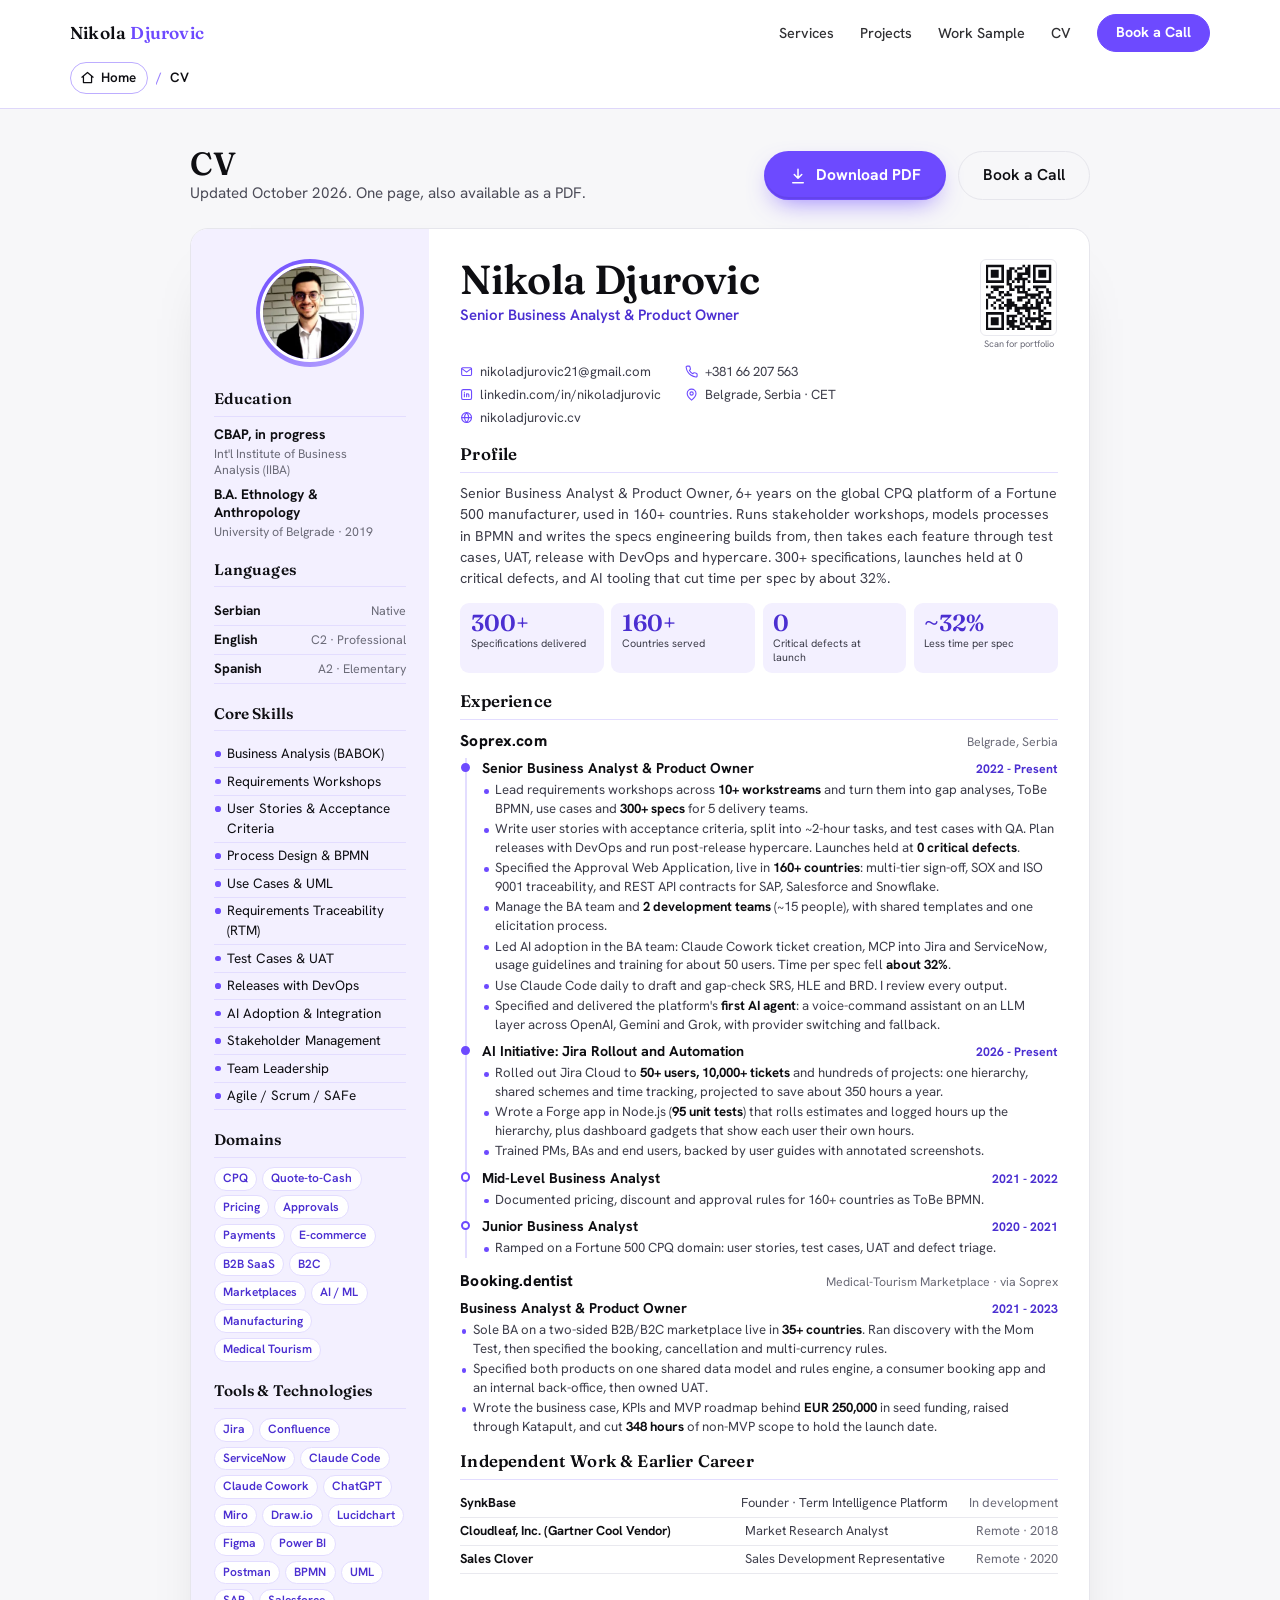
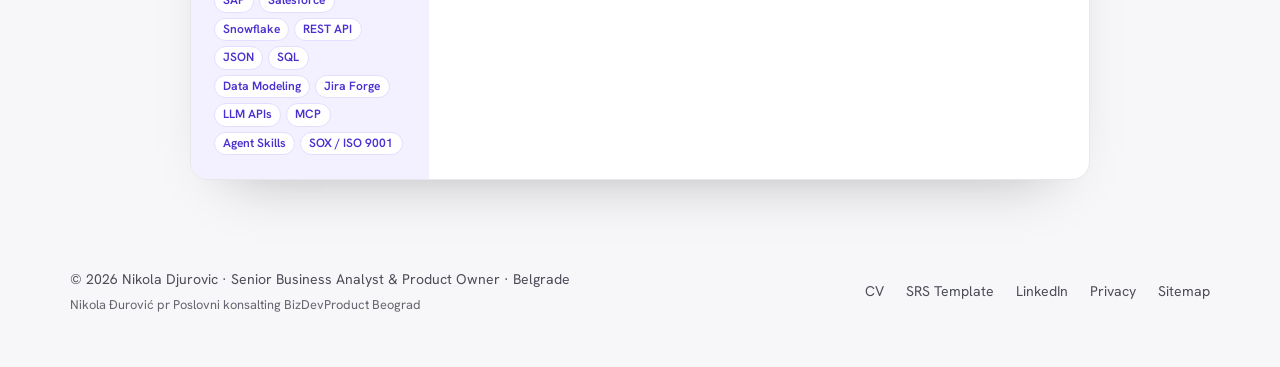
==== commit 010ad213: "CV: new domains and AI adoption skill, in sync with the site Domains: Quote-to-Cash, Payments, E-com" ====
--- a/cv/index.html
+++ b/cv/index.html
@@ -12,9 +12,9 @@
 <link rel="apple-touch-icon" href="/apple-touch-icon.png">
 <link rel="preload" href="/assets/fonts/fraunces-latin-wght-normal.woff2" as="font" type="font/woff2" crossorigin>
 <link rel="preload" href="/assets/fonts/hanken-grotesk-latin-wght-normal.woff2" as="font" type="font/woff2" crossorigin>
-<link rel="stylesheet" href="/assets/css/site.css?v=20261008i">
-<link rel="stylesheet" href="/assets/css/cv.css?v=20261008i">
-<script src="/assets/js/site.js?v=20261008i" defer></script>
+<link rel="stylesheet" href="/assets/css/site.css?v=20261008j">
+<link rel="stylesheet" href="/assets/css/cv.css?v=20261008j">
+<script src="/assets/js/site.js?v=20261008j" defer></script>
 <meta property="og:type" content="profile">
 <meta property="og:title" content="CV | Nikola Djurovic, Senior Business Analyst &amp; Product Owner">
 <meta property="og:description" content="6+ years on a Fortune 500 CPQ platform used in 160+ countries. 300+ specifications, 0 critical defects at launch.">
@@ -60,8 +60,8 @@
     <div class="cv-photo"><picture><source type="image/webp" srcset="/assets/img/cv-photo-240.webp"><img src="/assets/img/cv-photo-240.jpg" width="240" height="240" alt="Portrait of Nikola Djurovic"></picture></div>
     <section class="cv-edu"><h2>Education</h2><p>CBAP, in progress<span>Int'l Institute of Business Analysis (IIBA)</span></p><p>B.A. Ethnology &amp; Anthropology<span>University of Belgrade · 2019</span></p></section>
     <section class="cv-lang"><h2>Languages</h2><div><b>Serbian</b><span>Native</span></div><div><b>English</b><span>C2 · Professional</span></div><div><b>Spanish</b><span>A2 · Elementary</span></div></section>
-    <section><h2>Core Skills</h2><ul class="cv-skills"><li>Business Analysis (BABOK)</li><li>Requirements Workshops</li><li>User Stories &amp; Acceptance Criteria</li><li>Process Design &amp; BPMN</li><li>Use Cases &amp; UML</li><li>Requirements Traceability (RTM)</li><li>Test Cases &amp; UAT</li><li>Releases with DevOps</li><li>AI-Assisted Analysis</li><li>Stakeholder Management</li><li>Team Leadership</li><li>Agile / Scrum / SAFe</li></ul></section>
-    <section><h2>Domains</h2><ul class="cv-chips"><li>CPQ</li><li>Pricing</li><li>Approvals</li><li>Enterprise Tools</li><li>SaaS</li><li>Two-sided Marketplaces</li><li>AI / ML</li><li>B2B</li><li>B2C</li><li>Manufacturing</li><li>Medical Tourism</li></ul></section>
+    <section><h2>Core Skills</h2><ul class="cv-skills"><li>Business Analysis (BABOK)</li><li>Requirements Workshops</li><li>User Stories &amp; Acceptance Criteria</li><li>Process Design &amp; BPMN</li><li>Use Cases &amp; UML</li><li>Requirements Traceability (RTM)</li><li>Test Cases &amp; UAT</li><li>Releases with DevOps</li><li>AI Adoption &amp; Integration</li><li>Stakeholder Management</li><li>Team Leadership</li><li>Agile / Scrum / SAFe</li></ul></section>
+    <section><h2>Domains</h2><ul class="cv-chips"><li>CPQ</li><li>Quote-to-Cash</li><li>Pricing</li><li>Approvals</li><li>Payments</li><li>E-commerce</li><li>B2B SaaS</li><li>B2C</li><li>Marketplaces</li><li>AI / ML</li><li>Manufacturing</li><li>Medical Tourism</li></ul></section>
     <section><h2>Tools &amp; Technologies</h2><ul class="cv-chips"><li>Jira</li><li>Confluence</li><li>ServiceNow</li><li>Claude Code</li><li>Claude Cowork</li><li>ChatGPT</li><li>Miro</li><li>Draw.io</li><li>Lucidchart</li><li>Figma</li><li>Power BI</li><li>Postman</li><li>BPMN</li><li>UML</li><li>SAP</li><li>Salesforce</li><li>Snowflake</li><li>REST API</li><li>JSON</li><li>SQL</li><li>Data Modeling</li><li>Jira Forge</li><li>LLM APIs</li><li>MCP</li><li>Agent Skills</li><li>SOX / ISO 9001</li></ul></section>
   </aside>
   <div class="cv-main">
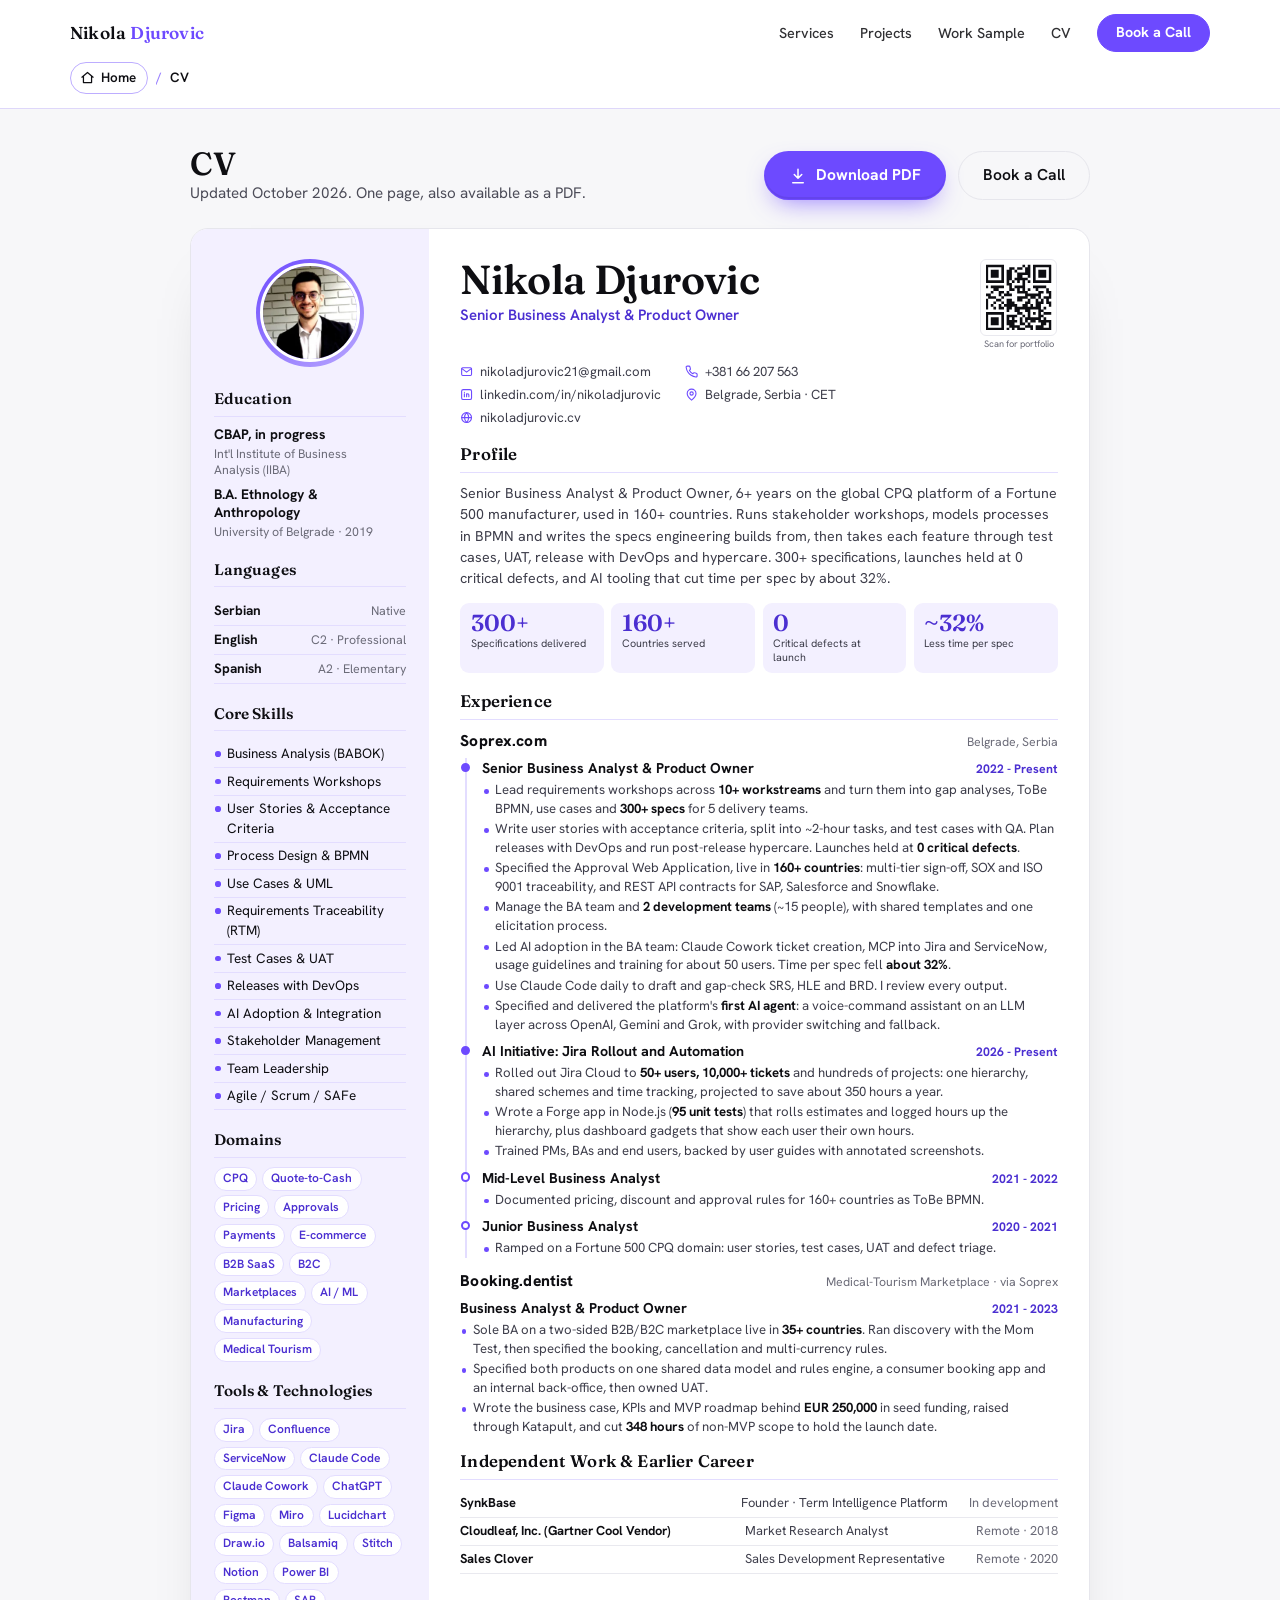
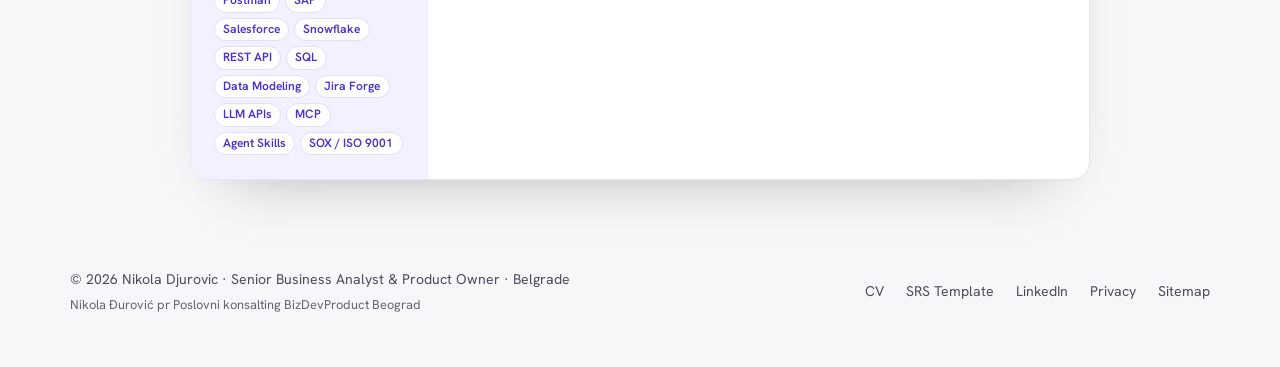
==== commit 40a6160c: "Tools: brand icons on the tool chips, plus Notion, Balsamiq, Stitch, Claude Design Official marks fr" ====
--- a/cv/index.html
+++ b/cv/index.html
@@ -12,9 +12,9 @@
 <link rel="apple-touch-icon" href="/apple-touch-icon.png">
 <link rel="preload" href="/assets/fonts/fraunces-latin-wght-normal.woff2" as="font" type="font/woff2" crossorigin>
 <link rel="preload" href="/assets/fonts/hanken-grotesk-latin-wght-normal.woff2" as="font" type="font/woff2" crossorigin>
-<link rel="stylesheet" href="/assets/css/site.css?v=20261008j">
-<link rel="stylesheet" href="/assets/css/cv.css?v=20261008j">
-<script src="/assets/js/site.js?v=20261008j" defer></script>
+<link rel="stylesheet" href="/assets/css/site.css?v=20261009a">
+<link rel="stylesheet" href="/assets/css/cv.css?v=20261009a">
+<script src="/assets/js/site.js?v=20261009a" defer></script>
 <meta property="og:type" content="profile">
 <meta property="og:title" content="CV | Nikola Djurovic, Senior Business Analyst &amp; Product Owner">
 <meta property="og:description" content="6+ years on a Fortune 500 CPQ platform used in 160+ countries. 300+ specifications, 0 critical defects at launch.">
@@ -62,7 +62,7 @@
     <section class="cv-lang"><h2>Languages</h2><div><b>Serbian</b><span>Native</span></div><div><b>English</b><span>C2 · Professional</span></div><div><b>Spanish</b><span>A2 · Elementary</span></div></section>
     <section><h2>Core Skills</h2><ul class="cv-skills"><li>Business Analysis (BABOK)</li><li>Requirements Workshops</li><li>User Stories &amp; Acceptance Criteria</li><li>Process Design &amp; BPMN</li><li>Use Cases &amp; UML</li><li>Requirements Traceability (RTM)</li><li>Test Cases &amp; UAT</li><li>Releases with DevOps</li><li>AI Adoption &amp; Integration</li><li>Stakeholder Management</li><li>Team Leadership</li><li>Agile / Scrum / SAFe</li></ul></section>
     <section><h2>Domains</h2><ul class="cv-chips"><li>CPQ</li><li>Quote-to-Cash</li><li>Pricing</li><li>Approvals</li><li>Payments</li><li>E-commerce</li><li>B2B SaaS</li><li>B2C</li><li>Marketplaces</li><li>AI / ML</li><li>Manufacturing</li><li>Medical Tourism</li></ul></section>
-    <section><h2>Tools &amp; Technologies</h2><ul class="cv-chips"><li>Jira</li><li>Confluence</li><li>ServiceNow</li><li>Claude Code</li><li>Claude Cowork</li><li>ChatGPT</li><li>Miro</li><li>Draw.io</li><li>Lucidchart</li><li>Figma</li><li>Power BI</li><li>Postman</li><li>BPMN</li><li>UML</li><li>SAP</li><li>Salesforce</li><li>Snowflake</li><li>REST API</li><li>JSON</li><li>SQL</li><li>Data Modeling</li><li>Jira Forge</li><li>LLM APIs</li><li>MCP</li><li>Agent Skills</li><li>SOX / ISO 9001</li></ul></section>
+    <section><h2>Tools &amp; Technologies</h2><ul class="cv-chips"><li>Jira</li><li>Confluence</li><li>ServiceNow</li><li>Claude Code</li><li>Claude Cowork</li><li>ChatGPT</li><li>Figma</li><li>Miro</li><li>Lucidchart</li><li>Draw.io</li><li>Balsamiq</li><li>Stitch</li><li>Notion</li><li>Power BI</li><li>Postman</li><li>SAP</li><li>Salesforce</li><li>Snowflake</li><li>REST API</li><li>SQL</li><li>Data Modeling</li><li>Jira Forge</li><li>LLM APIs</li><li>MCP</li><li>Agent Skills</li><li>SOX / ISO 9001</li></ul></section>
   </aside>
   <div class="cv-main">
     <header class="cv-head">
--- a/assets/css/site.css
+++ b/assets/css/site.css
@@ -500,3 +500,12 @@
 .toolkit .tk-ai{border-color:rgb(var(--moss-rgb) / .45);background:linear-gradient(180deg,var(--card),var(--tint))}
 .toolkit .tk-ai h3{color:var(--moss-ink)}
 @media (min-width:700px){.toolkit .tk-ai{grid-column:1/-1;display:grid;grid-template-columns:minmax(0,.9fr) minmax(0,1.4fr);column-gap:32px;align-items:start}.toolkit .tk-ai h3,.toolkit .tk-ai .tk-note{grid-column:1}.toolkit .tk-ai .chips{grid-column:2;grid-row:1/span 2}}
+
+/* ---------- v8: tool chips with brand icons ---------- */
+.chips li.tool{display:inline-flex;align-items:center;gap:7px}
+.chips li.tool svg{width:15px;height:15px;flex:none;fill:var(--c);color:var(--c);transition:fill .2s ease,color .2s ease}
+.chips li.tool.generic svg{fill:none}
+.toolkit .chips li.tool:hover svg,.toolkit .chips li.tool.is-hot svg{fill:#fff;color:#fff}
+.toolkit .chips li.tool.generic:hover svg,.toolkit .chips li.tool.generic.is-hot svg{fill:none}
+.tool-chips{gap:8px}
+.tool-chips li.tool{padding:6px 12px 6px 10px}
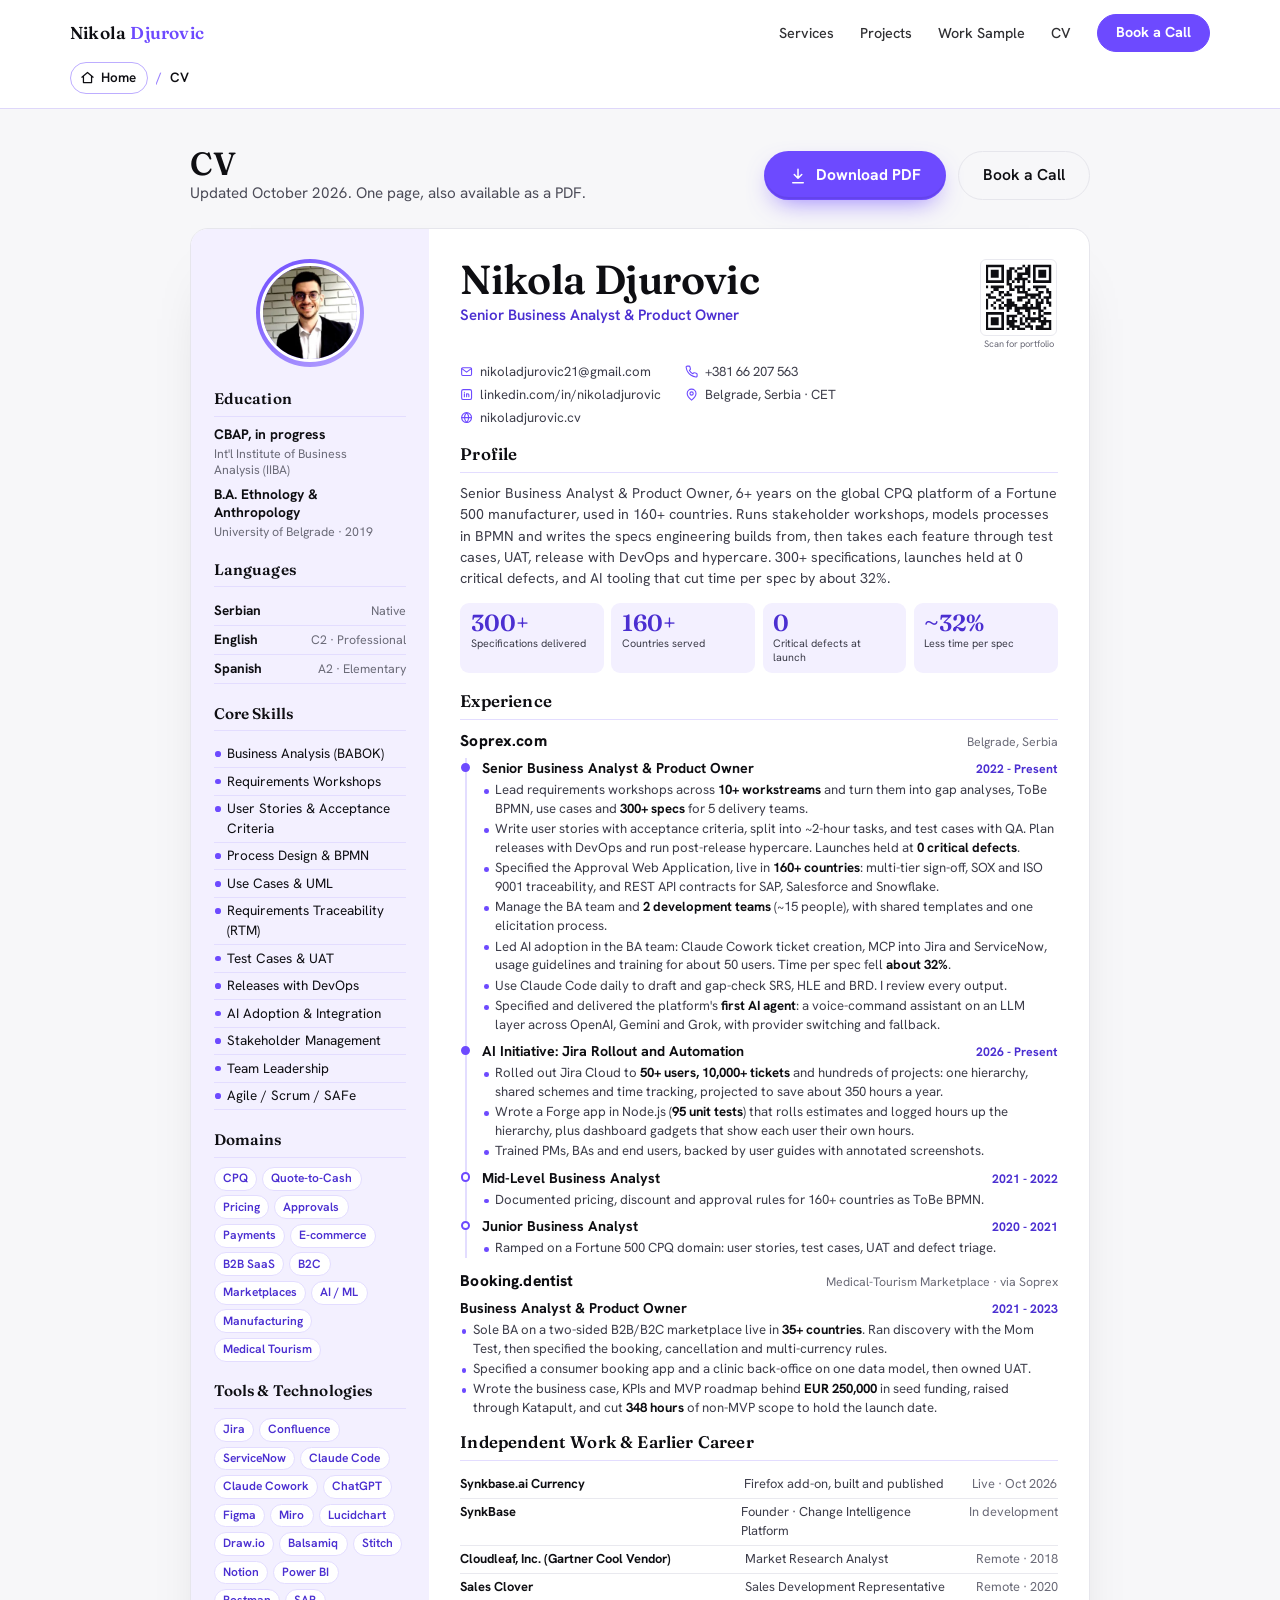
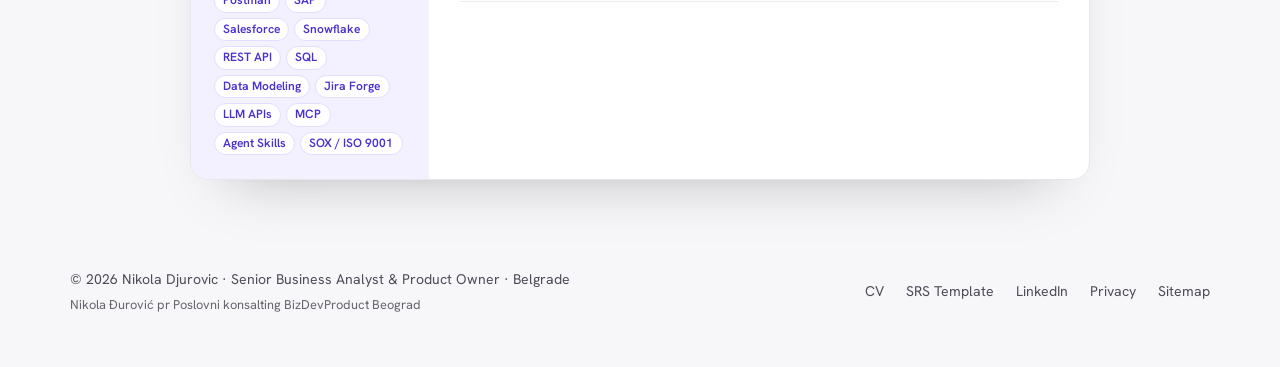
==== commit 12aa789d: "Synkbase.ai Currency case study; SynkBase and the Firefox add-on on the site and CV - New case study" ====
--- a/cv/index.html
+++ b/cv/index.html
@@ -12,9 +12,9 @@
 <link rel="apple-touch-icon" href="/apple-touch-icon.png">
 <link rel="preload" href="/assets/fonts/fraunces-latin-wght-normal.woff2" as="font" type="font/woff2" crossorigin>
 <link rel="preload" href="/assets/fonts/hanken-grotesk-latin-wght-normal.woff2" as="font" type="font/woff2" crossorigin>
-<link rel="stylesheet" href="/assets/css/site.css?v=20261009a">
-<link rel="stylesheet" href="/assets/css/cv.css?v=20261009a">
-<script src="/assets/js/site.js?v=20261009a" defer></script>
+<link rel="stylesheet" href="/assets/css/site.css?v=20261011a">
+<link rel="stylesheet" href="/assets/css/cv.css?v=20261011a">
+<script src="/assets/js/site.js?v=20261011a" defer></script>
 <meta property="og:type" content="profile">
 <meta property="og:title" content="CV | Nikola Djurovic, Senior Business Analyst &amp; Product Owner">
 <meta property="og:description" content="6+ years on a Fortune 500 CPQ platform used in 160+ countries. 300+ specifications, 0 critical defects at launch.">
@@ -82,10 +82,11 @@
       <div class="cv-co"><h3>Soprex.com</h3><span>Belgrade, Serbia</span></div>
       <div class="cv-roles"><div class="cv-role now"><div class="cv-rt"><h4>Senior Business Analyst &amp; Product Owner</h4><time>2022 - Present</time></div><ul><li>Lead requirements workshops across <strong>10+ workstreams</strong> and turn them into gap analyses, ToBe BPMN, use cases and <strong>300+ specs</strong> for 5 delivery teams.</li><li>Write user stories with acceptance criteria, split into ~2-hour tasks, and test cases with QA. Plan releases with DevOps and run post-release hypercare. Launches held at <strong>0 critical defects</strong>.</li><li>Specified the Approval Web Application, live in <strong>160+ countries</strong>: multi-tier sign-off, SOX and ISO 9001 traceability, and REST API contracts for SAP, Salesforce and Snowflake.</li><li>Manage the BA team and <strong>2 development teams</strong> (~15 people), with shared templates and one elicitation process.</li><li>Led AI adoption in the BA team: Claude Cowork ticket creation, MCP into Jira and ServiceNow, usage guidelines and training for about 50 users. Time per spec fell <strong>about 32%</strong>.</li><li>Use Claude Code daily to draft and gap-check SRS, HLE and BRD. I review every output.</li><li>Specified and delivered the platform's <strong>first AI agent</strong>: a voice-command assistant on an LLM layer across OpenAI, Gemini and Grok, with provider switching and fallback.</li></ul></div><div class="cv-role now"><div class="cv-rt"><h4>AI Initiative: Jira Rollout and Automation</h4><time>2026 - Present</time></div><ul><li>Rolled out Jira Cloud to <strong>50+ users, 10,000+ tickets</strong> and hundreds of projects: one hierarchy, shared schemes and time tracking, projected to save about 350 hours a year.</li><li>Wrote a Forge app in Node.js (<strong>95 unit tests</strong>) that rolls estimates and logged hours up the hierarchy, plus dashboard gadgets that show each user their own hours.</li><li>Trained PMs, BAs and end users, backed by user guides with annotated screenshots.</li></ul></div><div class="cv-role"><div class="cv-rt"><h4>Mid-Level Business Analyst</h4><time>2021 - 2022</time></div><ul><li>Documented pricing, discount and approval rules for 160+ countries as ToBe BPMN.</li></ul></div><div class="cv-role"><div class="cv-rt"><h4>Junior Business Analyst</h4><time>2020 - 2021</time></div><ul><li>Ramped on a Fortune 500 CPQ domain: user stories, test cases, UAT and defect triage.</li></ul></div></div>
       <div class="cv-co"><h3>Booking.dentist</h3><span>Medical-Tourism Marketplace · via Soprex</span></div>
-      <div class="cv-roles flat"><div class="cv-role"><div class="cv-rt"><h4>Business Analyst &amp; Product Owner</h4><time>2021 - 2023</time></div><ul><li>Sole BA on a two-sided B2B/B2C marketplace live in <strong>35+ countries</strong>. Ran discovery with the Mom Test, then specified the booking, cancellation and multi-currency rules.</li><li>Specified both products on one shared data model and rules engine, a consumer booking app and an internal back-office, then owned UAT.</li><li>Wrote the business case, KPIs and MVP roadmap behind <strong>EUR 250,000</strong> in seed funding, raised through Katapult, and cut <strong>348 hours</strong> of non-MVP scope to hold the launch date.</li></ul></div></div>
+      <div class="cv-roles flat"><div class="cv-role"><div class="cv-rt"><h4>Business Analyst &amp; Product Owner</h4><time>2021 - 2023</time></div><ul><li>Sole BA on a two-sided B2B/B2C marketplace live in <strong>35+ countries</strong>. Ran discovery with the Mom Test, then specified the booking, cancellation and multi-currency rules.</li><li>Specified a consumer booking app and a clinic back-office on one data model, then owned UAT.</li><li>Wrote the business case, KPIs and MVP roadmap behind <strong>EUR 250,000</strong> in seed funding, raised through Katapult, and cut <strong>348 hours</strong> of non-MVP scope to hold the launch date.</li></ul></div></div>
     </section>
     <section><h2>Independent Work &amp; Earlier Career</h2><div class="cv-early">
-      <div><b>SynkBase</b><span>Founder · Term Intelligence Platform</span><time>In development</time></div>
+      <div><b>Synkbase.ai Currency</b><span>Firefox add-on, built and published</span><time>Live · Oct 2026</time></div>
+      <div><b>SynkBase</b><span>Founder · Change Intelligence Platform</span><time>In development</time></div>
       <div><b>Cloudleaf, Inc. (Gartner Cool Vendor)</b><span>Market Research Analyst</span><time>Remote · 2018</time></div>
       <div><b>Sales Clover</b><span>Sales Development Representative</span><time>Remote · 2020</time></div>
     </div></section>
--- a/assets/css/site.css
+++ b/assets/css/site.css
@@ -509,3 +509,18 @@
 .toolkit .chips li.tool.generic:hover svg,.toolkit .chips li.tool.generic.is-hot svg{fill:none}
 .tool-chips{gap:8px}
 .tool-chips li.tool{padding:6px 12px 6px 10px}
+
+/* ---------- v9: currency add-on case study ---------- */
+.hero-with-icon{display:flex;align-items:flex-start;gap:18px}
+.hero-with-icon img{width:56px;height:56px;border-radius:14px;flex:none;margin-top:6px;box-shadow:0 10px 24px -12px rgb(0 0 0 / .5)}
+@media (max-width:620px){.hero-with-icon{flex-direction:column;gap:12px}.hero-with-icon img{width:48px;height:48px}}
+.decisions{display:grid;grid-template-columns:repeat(2,minmax(0,1fr));gap:18px}
+.decisions .card h3{font-family:var(--serif);font-size:1.18rem;font-weight:600;margin-bottom:8px}
+.decisions .card p:not(.metric){color:var(--ink-soft);font-size:.95rem}
+@media (max-width:760px){.decisions{grid-template-columns:1fr}}
+.phone-row{display:grid;grid-template-columns:repeat(3,minmax(0,1fr));gap:18px}
+.phone-row .figure{margin:0}
+.phone-row .figure img{width:100%;height:auto;border-radius:10px;border:1px solid var(--line)}
+@media (max-width:760px){.phone-row{grid-template-columns:1fr;max-width:360px;margin:0 auto}}
+.prose ul.list li{margin-bottom:8px}
+.prose ul.list strong{color:var(--ink)}
